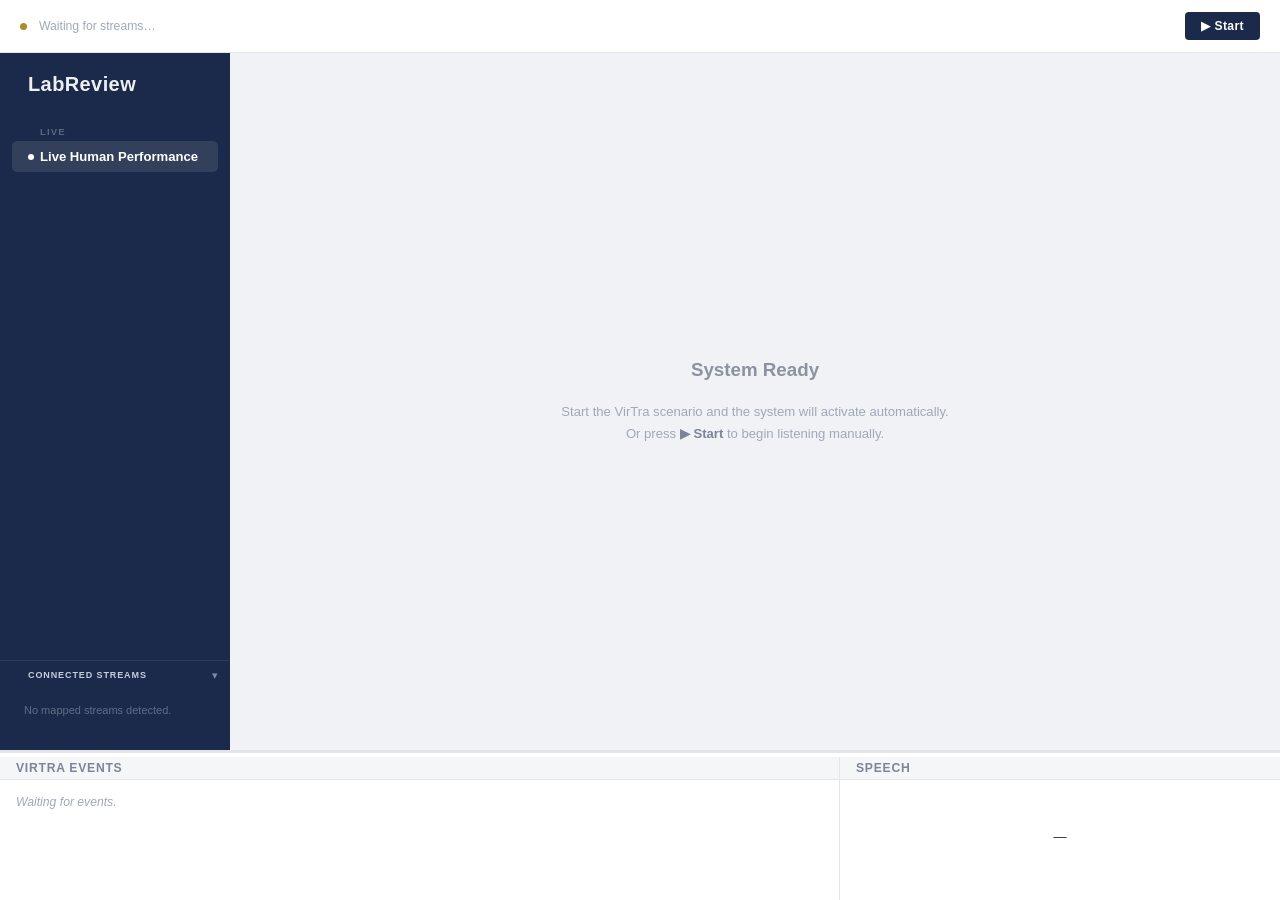
==== frontend/index.html @ a21c26b5 "Add missing refactored backend and frontend files" ====
<!DOCTYPE html>
<html lang="en">

<head>
  <meta charset="UTF-8" />
  <meta name="viewport" content="width=device-width, initial-scale=1.0" />
  <title>LabReview — Human Performance Dashboard</title>
  <meta name="description"
    content="Live session monitoring and replay of physiological and behavioral data for VirTra-based training research." />

  <!-- Design System -->
  <link rel="stylesheet" href="css/variables.css" />
  <link rel="stylesheet" href="css/layout.css" />

  <!-- Page CSS (feature-based) -->
  <link rel="stylesheet" href="css/pages/topbar.css" />
  <link rel="stylesheet" href="css/pages/live-intel.css" />

  <!-- AAR Dashboard -->
  <link rel="stylesheet" href="js/features/aar/aar-dashboard.css" />

  <!-- ES module preloads — shared utilities (imported by app.js) -->
  <link rel="modulepreload" href="js/shared/constants.js" />
  <link rel="modulepreload" href="js/shared/format.js" />
</head>

<body>

  <div id="app">

    <header id="topbar-slot">
      <!-- Populated by TopBarManager when a page activates -->
    </header>

    <div id="middle">

      <!-- Sidebar -->
      <aside id="sidebar">
        <!-- Brand title -->
        <div class="sidebar-brand">LabReview</div>

        <!-- Navigation -->
        <nav class="sidebar-nav">

          <!-- LIVE group -->
          <div class="sidebar-section-label">LIVE</div>

          <div class="nav-item active" data-page="live-intel" id="nav-live-intel">
            <span class="nav-dot"></span>
            <span class="nav-label">Live Human Performance</span>
          </div>

        </nav>

        <!-- Connected Streams accordion — populated by live-intel.js -->
        <div class="sidebar-streams" id="sidebar-streams">

          <button class="sidebar-streams__header" id="sidebar-streams-toggle" aria-expanded="true"
            aria-controls="sidebar-streams-body">
            <span class="sidebar-streams__title">Connected Streams</span>
            <span class="sidebar-streams__chevron" id="sidebar-streams-chevron">▾</span>
          </button>

          <div class="sidebar-streams__body" id="sidebar-streams-body">
            <div class="sidebar-stream-list" id="sidebar-stream-list">
              <span class="sidebar-stream-empty">No streams detected.</span>
            </div>
          </div>

        </div>

      </aside>

      <!-- Main Content -->
      <main id="main-content">

        <div class="page active" id="page-live-intel">
          <!-- Populated by LiveIntelPage -->
        </div>

      </main>
    </div>

    <footer id="event-bar">

      <div id="event-bar-handle" title="Drag to resize"></div>

      <span id="timeline-start" style="display:none">00:00:00</span>
      <span id="timeline-end" style="display:none">00:00:00</span>
      <div id="timeline-track" style="display:none">
        <div class="timeline-rail"></div>
        <div class="timeline-progress" id="timeline-progress"></div>
        <div class="timeline-head" id="timeline-head"></div>
      </div>

      <!-- Two-column event panel -->
      <div id="event-columns">

        <!-- LEFT: VirTra event log -->
        <div id="virtra-panel">
          <div class="panel-header">
            <span class="panel-header-title">VirTra Events</span>
          </div>
          <div id="event-feed">
            <span class="ticker-empty">Waiting for events.</span>
          </div>
        </div>

        <!-- RIGHT: Speech-to-text -->
        <div id="speech-panel">
          <div class="panel-header">
            <span class="panel-header-title">Speech</span>
          </div>
          <div id="speech-box">
            <span id="speech-text" class="speech-utterance">—</span>
            <span id="speech-time" class="speech-ts"></span>
          </div>
        </div>

      </div>
    </footer>

  </div>

  <!-- Scripts: core → pages -->

  <!-- Core infrastructure -->
  <script src="js/core/plugin-registry.js"></script>
  <script src="js/core/event-bus.js"></script>
  <script src="js/core/stream-router.js"></script>
  <script src="js/core/mode-manager.js"></script>
  <script src="js/core/sidebar.js"></script>
  <script src="js/core/timeline.js"></script>
  <script src="js/core/topbar-manager.js"></script>

  <!-- Plugins -->
  <script src="js/plugins/event-ticker.js"></script>

  <!-- AAR Dashboard: router + task-type display modules -->
  <!-- To add a new task type: create task-types/<name>.js and add one line here -->
  <script src="js/features/aar/task-types/general.js"></script>
  <script src="js/features/aar/task-types/gng.js"></script>
  <script src="js/features/aar/task-types/pvt.js"></script>
  <script src="js/features/aar/task-types/discrimination.js"></script>
  <script src="js/features/aar/aar-dashboard.js"></script>

  <!-- Config: stream display registry + drill metric card registry -->
  <script src="js/config/stream_catalog.js"></script>
  <script src="js/config/drill_metrics.js"></script>

  <!-- Shared: metric card renderer -->
  <script src="js/shared/metric-card-renderer.js"></script>

  <!-- Page controllers -->
  <script src="js/pages/live-intel.js"></script>

  <!-- App bootstrap (must be last; type=module defers automatically) -->
  <script type="module" src="js/app.js"></script>

</body>

</html>
---- frontend/css/variables.css ----
:root {
  /* ── Surface / Background ── */
  --bg-root: #F0F2F5;
  --bg-surface: #FFFFFF;
  --bg-panel: #FFFFFF;
  --bg-sidebar: #1B2A4A;
  --bg-topbar: #FFFFFF;
  --bg-input: #F5F6F8;
  --bg-hover: #E8EBF0;
  --bg-timeline: #FFFFFF;

  /* ── Sidebar-specific (dark sidebar, light main) ── */
  --sidebar-text: #C5CDDB;
  --sidebar-text-dim: #7B8AA3;
  --sidebar-hover: rgba(255, 255, 255, 0.06);
  --sidebar-active-bg: rgba(255, 255, 255, 0.10);
  --sidebar-active-text: #FFFFFF;
  --sidebar-divider: rgba(255, 255, 255, 0.08);

  /* ── Borders ── */
  --border-subtle: #E2E5EA;
  --border-medium: #CDD1D9;
  --border-active: #3D6ECC;

  /* ── Text ── */
  --text-primary: #1A2138;
  --text-secondary: #4A5468;
  --text-muted: #7B8499;
  --text-dim: #A0A8B8;

  /* ── Accent Colors ── */
  --accent-blue: #3D6ECC;
  --accent-cyan: #2B9EB3;
  --accent-green: #2D8E54;
  --accent-red: #C94444;
  --accent-orange: #C47A2A;
  --accent-yellow: #A89026;
  --accent-purple: #6B5DB8;
  --accent-teal: #2B8E7E;

  /* ── Chart Trace Colors ── */
  --trace-ecg: #2B8E7E;
  --trace-pupil-l: #2D8E54;
  --trace-pupil-r: #C47A2A;
  --trace-hr: #C94444;
  --trace-gaze: #6B5DB8;
  --trace-accel-x: #3D6ECC;
  --trace-accel-y: #A89026;
  --trace-accel-z: #8B5DB8;
  --trace-resp: #2B9EB3;
  --trace-gsr: #C4942A;

  /* ── Event Colors ── */
  --event-shot: #3D6ECC;
  --event-hit: #2D8E54;
  --event-miss: #C94444;
  --event-actor: #A89026;
  --event-system: #7B8499;

  /* ── Status ── */
  --status-live: #C94444;
  --status-replay: #3D6ECC;
  --status-connected: #2D8E54;
  --status-disconnected: #C94444;

  /* ── Typography ── */
  --font-family: Arial, 'Segoe UI', Tahoma, sans-serif;
  --font-mono: Consolas, Monaco, 'Lucida Console', 'Courier New', monospace;
  --font-size-xs: 0.8125rem;
  /* 13px */
  --font-size-sm: 0.875rem;
  /* 14px */
  --font-size-base: 0.9375rem;
  /* 15px */
  --font-size-md: 1rem;
  /* 16px */
  --font-size-lg: 1.125rem;
  /* 18px */
  --font-size-xl: 1.25rem;
  /* 20px */
  --font-size-2xl: 1.625rem;
  /* 26px */
  --font-size-3xl: 2.5rem;
  /* 40px — gauge big number */

  /* ── Spacing ── */
  --space-xs: 4px;
  --space-sm: 8px;
  --space-md: 12px;
  --space-lg: 16px;
  --space-xl: 20px;
  --space-2xl: 24px;
  --space-3xl: 32px;

  /* ── Layout Dimensions ── */
  --sidebar-width: 230px;
  --topbar-height: 52px;
  --timeline-height: 150px;
  --panel-gap: 12px;
  --panel-radius: 8px;

  /* ── Shadows ── */
  --shadow-panel: 0 1px 3px rgba(0, 0, 0, 0.06), 0 1px 2px rgba(0, 0, 0, 0.04);
  --shadow-popup: 0 4px 16px rgba(0, 0, 0, 0.12);

  /* ── Transitions ── */
  --transition-fast: 120ms ease;
  --transition-normal: 200ms ease;
  --transition-slow: 350ms ease;

  /* ── Chart Grid ── */
  --chart-grid-color: rgba(0, 0, 0, 0.04);
  --chart-axis-color: rgba(0, 0, 0, 0.08);
}
---- frontend/css/layout.css ----
*,
*::before,
*::after {
  box-sizing: border-box;
  margin: 0;
  padding: 0;
}

html,
body {
  height: 100%;
  overflow: hidden;
  background: var(--bg-root);
  color: var(--text-primary);
  font-family: var(--font-family);
  font-size: var(--font-size-base);
  -webkit-font-smoothing: antialiased;
}

/* ── App Shell ── */
#app {
  display: grid;
  /* top bar height is auto — each page renders its own; min matches old height */
  --event-bar-h: 150px;   /* default; overridden by wireEventBarResize via setProperty */
  grid-template-rows: auto 1fr var(--event-bar-h);
  height: 100vh;
  width: 100vw;
}

/* ══════════════════════════════════════════════════════════════
   TOP BAR SLOT — each page injects its own top bar here
   ══════════════════════════════════════════════════════════════ */
#topbar-slot {
  /* height controlled by content — min matches design system token */
  min-height: var(--topbar-height, 52px);
  background: var(--bg-topbar);
  border-bottom: 1px solid var(--border-subtle);
  z-index: 10;
  display: flex;
  flex-direction: column;
  justify-content: center;
}

/* Legacy: keep #topbar rules for backward-compat during transition */
#topbar {
  display: flex;
  align-items: center;
  gap: var(--space-xl);
  padding: 0 var(--space-2xl);
  background: var(--bg-topbar);
  border-bottom: 1px solid var(--border-subtle);
  z-index: 10;
}

/* Session name */
#topbar .session-name {
  font-weight: 600;
  font-size: var(--font-size-md);
  color: var(--text-primary);
  background: none;
  border: 1px solid transparent;
  border-radius: 4px;
  padding: 4px 10px;
  max-width: 220px;
  font-family: var(--font-family);
  transition: border-color var(--transition-fast);
}

#topbar .session-name:hover {
  border-color: var(--border-medium);
}

#topbar .session-name:focus {
  outline: none;
  border-color: var(--accent-blue);
  background: var(--bg-input);
}

.topbar-center {
  display: flex;
  align-items: center;
  gap: var(--space-xl);
  flex: 1;
  justify-content: center;
}

.topbar-right {
  display: flex;
  align-items: center;
  gap: var(--space-sm);
}

.topbar-separator {
  width: 1px;
  height: 24px;
  background: var(--border-subtle);
}

/* ── Mode Toggle ── */
.mode-toggle {
  display: flex;
  border: 1px solid var(--border-medium);
  border-radius: 4px;
  overflow: hidden;
}

.mode-toggle-btn {
  background: none;
  border: none;
  color: var(--text-muted);
  font-family: var(--font-family);
  font-size: var(--font-size-xs);
  font-weight: 600;
  letter-spacing: 0.06em;
  padding: 5px 16px;
  cursor: pointer;
  transition: all var(--transition-fast);
}

.mode-toggle-btn:hover {
  color: var(--text-secondary);
  background: var(--bg-hover);
}

.mode-toggle-btn.active {
  background: var(--accent-blue);
  color: #FFFFFF;
}

.mode-toggle-btn.active.live-active {
  background: var(--status-live);
}

/* ── DB Session Picker ── */
.db-loader {
  display: flex;
  align-items: center;
  gap: var(--space-sm);
}

.db-select {
  font-family: var(--font-family);
  font-size: var(--font-size-xs);
  color: var(--text-primary);
  background: var(--bg-input);
  border: 1px solid var(--border-medium);
  border-radius: 4px;
  padding: 4px 10px;
  width: 240px;
  cursor: pointer;
  transition: border-color var(--transition-fast);
  appearance: none;
  -webkit-appearance: none;
  background-image: url("data:image/svg+xml,%3Csvg xmlns='http://www.w3.org/2000/svg' width='10' height='6' viewBox='0 0 10 6'%3E%3Cpath d='M0 0l5 6 5-6z' fill='%237B8499'/%3E%3C/svg%3E");
  background-repeat: no-repeat;
  background-position: right 10px center;
  padding-right: 28px;
}

.db-select:focus {
  outline: none;
  border-color: var(--accent-blue);
}

.db-select option {
  color: var(--text-primary);
  background: var(--bg-surface);
}

.db-loader.hidden {
  display: none;
}

.db-loader-btn {
  background: var(--accent-blue);
  border: none;
  color: #FFFFFF;
  font-family: var(--font-family);
  font-size: var(--font-size-xs);
  font-weight: 600;
  padding: 5px 14px;
  border-radius: 4px;
  cursor: pointer;
  transition: background var(--transition-fast);
}

.db-loader-btn:hover {
  background: #3461B5;
}

/* ── Loading state ── */
.db-loader.is-loading .db-select,
.db-loader.is-loading .db-loader-btn {
  opacity: 0.5;
  pointer-events: none;
}

.transport-btn:disabled,
.transport-btn[disabled] {
  opacity: 0.4;
  cursor: not-allowed;
}

/* Play button pulses while loading */
#btn-play-pause:disabled {
  animation: btn-pulse 1.2s ease-in-out infinite;
  opacity: 1;
  background: var(--bg-input);
  color: var(--text-muted);
}

@keyframes btn-pulse {
  0%, 100% { opacity: 0.4; }
  50%       { opacity: 1.0; }
}

/* ── Elapsed ── */
.elapsed-label {
  font-size: var(--font-size-xs);
  color: var(--text-muted);
  letter-spacing: 0.06em;
  font-weight: 600;
  margin-right: 6px;
}

.elapsed-value {
  font-family: var(--font-mono);
  font-size: var(--font-size-md);
  color: var(--text-primary);
  font-weight: 500;
}

/* ── Transport Controls ── */
.transport-controls {
  display: flex;
  align-items: center;
  gap: 1px;
  border: 1px solid var(--border-subtle);
  border-radius: 4px;
  overflow: hidden;
}

.transport-btn {
  background: var(--bg-input);
  border: none;
  color: var(--text-muted);
  cursor: pointer;
  padding: 5px 10px;
  font-size: var(--font-size-sm);
  font-family: var(--font-mono);
  line-height: 1;
  transition: color var(--transition-fast), background var(--transition-fast);
}

.transport-btn:hover {
  color: var(--text-primary);
  background: var(--bg-hover);
}

/* Play/Pause — fixed width prevents layout shift when icon swaps ▶ ↔ ❙❙ */
#btn-play-pause {
  min-width: 32px;
  text-align: center;
}

#btn-play-pause:hover {
  background: var(--accent-blue);
  color: #FFFFFF;
}

#btn-play-pause.active {
  color: var(--accent-blue);
}

/* Stop — red tint on hover */
#btn-stop:hover {
  background: #3D1E1E;
  color: #F87171;
}

.transport-controls.hidden {
  display: none;
}

/* ── Connection status ── */
.connection-label {
  font-size: var(--font-size-xs);
  color: var(--text-muted);
  font-weight: 500;
}

.connection-dot {
  width: 8px;
  height: 8px;
  border-radius: 50%;
  background: var(--status-disconnected);
  transition: background var(--transition-normal);
}

.connection-dot.connected {
  background: var(--status-connected);
}

/* ══════════════════════════════════════════════════════════════
   MIDDLE: SIDEBAR + MAIN
   ══════════════════════════════════════════════════════════════ */
#middle {
  display: grid;
  grid-template-columns: var(--sidebar-width) 1fr;
  overflow: hidden;
}

/* ── Sidebar (dark) ── */
#sidebar {
  background: var(--bg-sidebar);
  display: flex;
  flex-direction: column;
  overflow-y: auto;
  padding: var(--space-lg) 0;
}

#sidebar::-webkit-scrollbar {
  width: 3px;
}

#sidebar::-webkit-scrollbar-thumb {
  background: rgba(255, 255, 255, 0.15);
  border-radius: 2px;
}

/* Nav */
.sidebar-nav {
  padding: 0 var(--space-md);
  margin-bottom: var(--space-xl);
}

.nav-item {
  display: flex;
  align-items: center;
  padding: 8px var(--space-lg);
  border-radius: 5px;
  cursor: pointer;
  color: var(--sidebar-text);
  font-size: var(--font-size-sm);
  font-weight: 500;
  transition: background var(--transition-fast), color var(--transition-fast);
  user-select: none;
  margin-bottom: 2px;
}

.nav-item:hover {
  background: var(--sidebar-hover);
  color: var(--sidebar-active-text);
}

.nav-item.active {
  background: var(--sidebar-active-bg);
  color: var(--sidebar-active-text);
  font-weight: 600;
}

/* ── DNLC brand title ── */
.sidebar-brand {
  font-family: var(--font-family);
  font-size: 20px;
  font-weight: 700;
  letter-spacing: 0.02em;
  color: rgba(255, 255, 255, 0.92);
  padding: 4px var(--space-lg) 22px calc(var(--space-lg) + var(--space-md));
  user-select: none;
}

/* ── Bold modifier for core nav items (Overview, Analysis) ── */
.nav-label--bold {
  font-weight: 700;
  font-size: 0.9375rem;
  color: rgba(255, 255, 255, 0.92);
}

/* Stream Groups */
.sidebar-divider {
  height: 1px;
  background: var(--sidebar-divider);
  margin: var(--space-md) var(--space-md);
}

.stream-group {
  padding: 0 var(--space-md);
  margin-bottom: var(--space-md);
}

.stream-group-title {
  font-size: var(--font-size-xs);
  font-weight: 600;
  color: var(--sidebar-text-dim);
  text-transform: uppercase;
  letter-spacing: 0.06em;
  margin-bottom: 2px;
}

.stream-group-subtitle {
  font-size: var(--font-size-xs);
  color: var(--sidebar-text-dim);
  margin-bottom: var(--space-sm);
  opacity: 0.7;
}

.stream-item {
  display: flex;
  align-items: center;
  gap: var(--space-sm);
  padding: 4px var(--space-sm);
  border-radius: 4px;
  cursor: pointer;
  transition: background var(--transition-fast);
}

.stream-item:hover {
  background: var(--sidebar-hover);
}

.stream-dot {
  width: 7px;
  height: 7px;
  border-radius: 50%;
  flex-shrink: 0;
}

.stream-label {
  flex: 1;
  font-size: var(--font-size-xs);
  color: var(--sidebar-text);
}

.stream-toggle {
  color: var(--sidebar-text-dim);
  cursor: pointer;
  font-size: var(--font-size-xs);
  opacity: 0.4;
  transition: opacity var(--transition-fast);
}

.stream-item:hover .stream-toggle {
  opacity: 1;
}

/* ══════════════════════════════════════════════════════════════
   SIDEBAR — Connected Streams accordion (Live Intel)
   Populated by live-intel.js from the LSL stream catalog.
   ══════════════════════════════════════════════════════════════ */

.sidebar-streams {
  margin-top: auto;                  /* push to bottom of sidebar */
  border-top: 1px solid var(--sidebar-divider);
  flex-shrink: 0;
}

.sidebar-streams__header {
  display: flex;
  align-items: center;
  justify-content: space-between;
  width: 100%;
  background: none;
  border: none;
  padding: var(--space-sm) var(--space-md) var(--space-sm) calc(var(--space-lg) + var(--space-md));
  cursor: pointer;
  gap: var(--space-sm);
  transition: background var(--transition-fast);
}

.sidebar-streams__header:hover {
  background: var(--sidebar-hover);
}

.sidebar-streams__title {
  font-size: 9px;
  font-weight: 700;
  letter-spacing: 0.1em;
  text-transform: uppercase;
  color: var(--sidebar-text);      /* same weight as nav labels — was sidebar-text-dim */
  white-space: nowrap;
  font-family: var(--font-family);
}

.sidebar-streams__chevron {
  font-size: 11px;
  color: var(--sidebar-text-dim);
  transition: transform var(--transition-fast);
  flex-shrink: 0;
}

.sidebar-streams__body {
  padding: var(--space-xs) 0 var(--space-sm);
  max-height: 220px;
  overflow-y: auto;
  transition: max-height var(--transition-normal);
}

.sidebar-streams__body::-webkit-scrollbar { width: 3px; }
.sidebar-streams__body::-webkit-scrollbar-thumb {
  background: rgba(255, 255, 255, 0.08);
  border-radius: 2px;
}

.sidebar-stream-list {
  display: flex;
  flex-direction: column;
  gap: 1px;
  padding: 0 var(--space-sm);
}

.sidebar-stream-row {
  display: flex;
  align-items: center;
  gap: var(--space-sm);
  padding: 5px var(--space-sm);
  border-radius: 4px;
  transition: background var(--transition-fast);
}

.sidebar-stream-row:hover {
  background: var(--sidebar-hover);
}

.sidebar-stream-dot {
  width: 6px;
  height: 6px;
  border-radius: 50%;
  flex-shrink: 0;
}

.sidebar-stream-dot--connected    { background: #34D399; }   /* emerald-400 */
.sidebar-stream-dot--waiting      { background: #FBBF24; animation: li-dot-pulse 1.4s ease-in-out infinite; }
.sidebar-stream-dot--disconnected { background: #F87171; }

.sidebar-stream-icon {
  font-size: 11px;
  flex-shrink: 0;
  opacity: 0.6;
}

.sidebar-stream-label {
  font-size: 11px;
  color: var(--sidebar-text);
  white-space: nowrap;
  overflow: hidden;
  text-overflow: ellipsis;
}

.sidebar-stream-empty {
  font-size: 11px;
  color: var(--sidebar-text-dim);
  padding: var(--space-sm) var(--space-lg);
  line-height: 1.5;
  opacity: 0.7;
}


#main-content {
  overflow-y: auto;
  padding: var(--space-lg);
  background: var(--bg-root);
}

#main-content::-webkit-scrollbar {
  width: 6px;
}

#main-content::-webkit-scrollbar-thumb {
  background: var(--border-medium);
  border-radius: 3px;
}

.page {
  display: none;
  height: 100%;
}

.page.active {
  display: flex;
  flex-direction: column;
  height: 100%;
}

.chart-grid {
  display: grid;
  grid-template-columns: repeat(2, 1fr);
  gap: var(--panel-gap);
}

/* ══════════════════════════════════════════════════════════════
   EVENT BAR (bottom panel)
   ══════════════════════════════════════════════════════════════ */
#event-bar {
  display: flex;
  flex-direction: column;
  background: var(--bg-topbar);
  border-top: 1px solid var(--border-subtle);
  overflow: hidden;
  /* Height is set via inline style by the resize JS (default 180px) */
}

/* ── Drag-resize handle ── */
#event-bar-handle {
  height: 6px;
  flex-shrink: 0;
  cursor: ns-resize;
  background: transparent;
  border-top: 2px solid var(--border-subtle);
  transition: border-color var(--transition-fast), background var(--transition-fast);
}

#event-bar-handle:hover,
#event-bar-handle.dragging {
  border-top-color: var(--accent-blue);
  background: rgba(61, 110, 204, 0.06);
}

/* ── Two-column event area ── */
#event-columns {
  display: grid;
  grid-template-columns: 1fr 440px;
  flex: 1;
  overflow: hidden;
}

/* ── Panel shared header ── */
.panel-header {
  display: flex;
  align-items: center;
  gap: 6px;
  padding: 4px var(--space-lg);
  border-bottom: 1px solid var(--border-subtle);
  background: var(--bg-input);
  flex-shrink: 0;
}

.panel-header-icon {
  font-size: 11px;
  line-height: 1;
}

.panel-header-title {
  font-size: var(--font-size-xs);
  font-weight: 600;
  color: var(--text-muted);
  text-transform: uppercase;
  letter-spacing: 0.06em;
}

/* ── VirTra panel ── */
#virtra-panel {
  display: flex;
  flex-direction: column;
  border-right: 1px solid var(--border-subtle);
  overflow: hidden;
}

#event-feed {
  flex: 1;
  overflow-y: auto;
  padding: 3px 0;
}

#event-feed::-webkit-scrollbar        { width: 4px; }
#event-feed::-webkit-scrollbar-thumb  { background: var(--border-medium); border-radius: 2px; }

.ticker-empty {
  display: block;
  padding: 12px var(--space-lg);
  font-size: var(--font-size-xs);
  color: var(--text-dim);
  font-style: italic;
}

/* ── Event row ── */
.ticker-row {
  display: flex;
  align-items: center;
  gap: 8px;
  padding: 3px var(--space-lg);
  font-size: var(--font-size-xs);
  border-left: 2px solid transparent;
  transition: background var(--transition-fast), opacity var(--transition-fast);
  cursor: default;
  white-space: nowrap;
  overflow: hidden;
}

.ticker-row:hover {
  background: var(--bg-hover);
}

/* Past events: dimmed */
.ticker-row.ticker-past {
  opacity: 0.35;
}

/* Currently active event: highlighted */
.ticker-row.ticker-active {
  background: rgba(61, 110, 204, 0.08);
  border-left-color: var(--accent-blue);
  opacity: 1;
}

/* Future events: normal */
.ticker-row.ticker-future {
  opacity: 0.7;
}

.ticker-icon {
  font-size: 11px;
  flex-shrink: 0;
  width: 14px;
  text-align: center;
}

.ticker-time {
  font-family: var(--font-mono);
  font-size: 11px;
  color: var(--text-muted);
  flex-shrink: 0;
  min-width: 56px;
}

.ticker-type {
  font-size: 11px;
  font-weight: 600;
  flex-shrink: 0;
  min-width: 90px;
}

.ticker-desc {
  font-size: 11px;
  color: var(--text-secondary);
  overflow: hidden;
  text-overflow: ellipsis;
}

/* ── Speech panel ── */
#speech-panel {
  display: flex;
  flex-direction: column;
  overflow: hidden;
}

#speech-box {
  flex: 1;
  display: flex;
  flex-direction: column;
  align-items: center;
  justify-content: center;
  padding: var(--space-md) var(--space-lg);
  gap: 6px;
  text-align: center;
}

.speech-utterance {
  font-size: var(--font-size-sm);
  color: var(--text-primary);
  font-weight: 500;
  font-style: italic;
  line-height: 1.5;
  word-break: break-word;
}

.speech-ts {
  font-family: var(--font-mono);
  font-size: 11px;
  color: var(--text-dim);
}


.timeline-time {
  font-family: var(--font-mono);
  font-size: var(--font-size-xs);
  color: var(--text-muted);
  min-width: 60px;
}

.timeline-time.end {
  text-align: right;
}

.timeline-track {
  flex: 1;
  height: 32px;
  position: relative;
  cursor: pointer;
}

.timeline-rail {
  position: absolute;
  top: 50%;
  left: 0;
  right: 0;
  height: 4px;
  background: var(--border-subtle);
  border-radius: 2px;
  transform: translateY(-50%);
}

.timeline-progress {
  position: absolute;
  top: 50%;
  left: 0;
  height: 4px;
  background: var(--accent-blue);
  border-radius: 2px;
  transform: translateY(-50%);
  width: 0%;
  transition: width 0.1s linear;
}

.timeline-head {
  position: absolute;
  top: 50%;
  width: 12px;
  height: 12px;
  background: var(--accent-blue);
  border: 2px solid #FFFFFF;
  border-radius: 50%;
  transform: translate(-50%, -50%);
  left: 0%;
  box-shadow: 0 1px 4px rgba(0, 0, 0, 0.15);
  z-index: 2;
  transition: left 0.1s linear;
}

.timeline-head:hover {
  transform: translate(-50%, -50%) scale(1.2);
}

.timeline-event-marker {
  position: absolute;
  top: 50%;
  width: 5px;
  height: 5px;
  border-radius: 50%;
  transform: translate(-50%, -50%);
  z-index: 1;
  opacity: 0.7;
}

/* ══════════════════════════════════════════════════════════════
   SIDEBAR — section labels & nav dots (new grouped nav)
   ══════════════════════════════════════════════════════════════ */

/* Section group headers: "LIVE" / "POST-SESSION" */
.sidebar-section-label {
  font-size: 9.5px;
  font-weight: 700;
  letter-spacing: 0.12em;
  text-transform: uppercase;
  color: rgba(255, 255, 255, 0.28);
  padding: 8px var(--space-lg) 4px calc(var(--space-lg) + var(--space-md));
  user-select: none;
  pointer-events: none;
}

/* Small colored accent dots before nav labels */
.nav-dot {
  width: 6px;
  height: 6px;
  border-radius: 50%;
  flex-shrink: 0;
  margin-right: 6px;
  opacity: 0.55;
  background: rgba(255, 255, 255, 0.45);
  transition: background var(--transition-fast), opacity var(--transition-fast);
}

.nav-item.active .nav-dot {
  opacity: 1;
  background: #ffffff;
}

/* ══════════════════════════════════════════════════════════════
   STATUS DOTS — connection / stream state indicators
   ══════════════════════════════════════════════════════════════ */

.status-dot {
  display: inline-block;
  width: 8px;
  height: 8px;
  border-radius: 50%;
  flex-shrink: 0;
  transition: background var(--transition-normal);
}

.status-dot.connecting {
  background: #F59E0B;
  animation: status-pulse 1.5s ease-in-out infinite;
}

.status-dot.detected {
  background: #3B82F6;
}

.status-dot.live {
  background: #10B981;
  animation: status-pulse 0.9s ease-in-out infinite;
}

.status-dot.disconnected {
  background: var(--status-disconnected, #4B5563);
}

@keyframes status-pulse {
  0%, 100% { opacity: 1;   transform: scale(1);    }
  50%       { opacity: 0.4; transform: scale(0.85); }
}

/* ══════════════════════════════════════════════════════════════
   EVENT BAR — visibility control
   ══════════════════════════════════════════════════════════════ */

/* Pages that don't use the event bar add this class to #app */
.event-bar-hidden #event-bar {
  display: none;
}

/* ── Utility ── */
.hidden {
  display: none !important;
}
---- frontend/css/pages/topbar.css ----
/**
 * css/pages/topbar.css — Shared top-bar component styles.
 *
 * Used by all four page controllers.
 * Covers: .topbar, .topbar-section, .topbar-sep, buttons, inputs,
 *         transport controls, select, meta chips.
 */

/* ══════════════════════════════════════════════════════════════
   SHARED TOPBAR LAYOUT (all pages)
   ══════════════════════════════════════════════════════════════ */

/**
 * Each page renders a .topbar div into #topbar-slot.
 * Sections are flex items separated by .topbar-sep dividers.
 */
.topbar {
  display: flex;
  align-items: center;
  height: var(--topbar-height, 52px);
  padding: 0 var(--space-xl);
  gap: var(--space-md);
  background: var(--bg-topbar);
  width: 100%;
}

.topbar-section {
  display: flex;
  align-items: center;
  gap: var(--space-md);
}

.topbar-section--grow {
  flex: 1;
}

.topbar-section--right {
  margin-left: auto;
}

/* Thin vertical separator between sections */
.topbar-sep {
  width: 1px;
  height: 22px;
  background: var(--border-subtle);
  flex-shrink: 0;
}

/* Status label text next to the status dot */
.topbar-status-label {
  font-size: var(--font-size-xs);
  font-weight: 600;
  letter-spacing: 0.05em;
  color: var(--text-muted);
}

.topbar-status-label.live       { color: #10B981; }
.topbar-status-label.detected   { color: #3B82F6; }
.topbar-status-label.connecting { color: #F59E0B; }

/* Page title chip */
.topbar-page-title {
  font-size: var(--font-size-xs);
  font-weight: 700;
  letter-spacing: 0.09em;
  text-transform: uppercase;
  color: var(--text-muted);
  opacity: 0.6;
}

/* Elapsed clock */
.topbar-elapsed {
  display: flex;
  align-items: baseline;
  gap: 5px;
}

.topbar-elapsed-label {
  font-size: var(--font-size-xs);
  font-weight: 600;
  letter-spacing: 0.06em;
  color: var(--text-muted);
}

.topbar-elapsed-value {
  font-family: var(--font-mono);
  font-size: var(--font-size-md);
  font-weight: 500;
  color: var(--text-primary);
  min-width: 72px;
}

/* Generic topbar input */
.topbar-input {
  font-family: var(--font-family);
  font-size: var(--font-size-sm);
  color: var(--text-primary);
  background: var(--bg-input);
  border: 1px solid var(--border-medium);
  border-radius: 4px;
  padding: 4px 10px;
  transition: border-color var(--transition-fast);
}

.topbar-input:focus {
  outline: none;
  border-color: var(--accent-blue);
}

.topbar-input::placeholder {
  color: var(--text-dim);
}

/* Topbar icon button */
.topbar-icon-btn {
  display: inline-flex;
  align-items: center;
  gap: 5px;
  background: var(--bg-input);
  border: 1px solid var(--border-subtle);
  border-radius: 4px;
  color: var(--text-muted);
  font-size: var(--font-size-xs);
  font-weight: 600;
  font-family: var(--font-family);
  padding: 5px 10px;
  cursor: pointer;
  transition: background var(--transition-fast), color var(--transition-fast),
    border-color var(--transition-fast);
  white-space: nowrap;
}

.topbar-icon-btn:hover {
  background: var(--bg-hover);
  color: var(--text-secondary);
  border-color: var(--border-medium);
}

.topbar-icon-btn.active {
  background: rgba(61, 110, 204, 0.15);
  border-color: var(--accent-blue);
  color: var(--accent-blue);
}

/* Primary action button (e.g. Start) — solid uniform dark blue matching sidebar */
.topbar-btn-primary {
  display: inline-flex;
  align-items: center;
  gap: 6px;
  background: var(--bg-sidebar);        /* #1B2A4A — exact same dark blue as sidebar */
  border: none;
  border-radius: 4px;
  color: #FFFFFF;
  font-family: var(--font-family);
  font-size: var(--font-size-xs);
  font-weight: 600;
  letter-spacing: 0.03em;
  padding: 7px 16px;
  cursor: pointer;
  transition: background var(--transition-fast), box-shadow var(--transition-fast);
}

.topbar-btn-primary:hover {
  background: #273A63;                   /* smooth, uniform dark blue hover */
  color: #FFFFFF;
}

.topbar-btn-primary:active {
  background: #142038;
}


/* Stop button (secondary/muted) */
.topbar-btn-stop {
  display: inline-flex;
  align-items: center;
  gap: 5px;
  background: transparent;
  border: 1px solid var(--border-medium);
  border-radius: 4px;
  color: var(--text-muted);
  font-family: var(--font-family);
  font-size: var(--font-size-xs);
  font-weight: 600;
  letter-spacing: 0.04em;
  padding: 6px 14px;
  cursor: pointer;
  transition: border-color var(--transition-fast), color var(--transition-fast), background var(--transition-fast);
}

.topbar-btn-stop:hover {
  border-color: var(--text-muted);
  color: var(--text-primary);
  background: var(--bg-hover);
}

/* Transport controls (used in Replay Sessions top bar) */
.topbar-transport {
  display: flex;
  align-items: center;
  gap: 1px;
  border: 1px solid var(--border-subtle);
  border-radius: 4px;
  overflow: hidden;
}

.topbar-transport-btn {
  background: var(--bg-input);
  border: none;
  color: var(--text-muted);
  cursor: pointer;
  padding: 5px 10px;
  font-size: var(--font-size-sm);
  font-family: var(--font-mono);
  line-height: 1;
  transition: color var(--transition-fast), background var(--transition-fast);
}

.topbar-transport-btn:hover {
  color: var(--text-primary);
  background: var(--bg-hover);
}

.topbar-transport-btn.play-pause {
  min-width: 32px;
  text-align: center;
}

.topbar-transport-btn.play-pause:hover {
  background: var(--accent-blue);
  color: #fff;
}

.topbar-transport-btn.stop-btn:hover {
  background: #3D1E1E;
  color: #F87171;
}

.topbar-transport-btn:disabled {
  opacity: 0.4;
  cursor: not-allowed;
}

/* Topbar select dropdown */
.topbar-select {
  font-family: var(--font-family);
  font-size: var(--font-size-xs);
  color: var(--text-primary);
  background: var(--bg-input);
  border: 1px solid var(--border-medium);
  border-radius: 4px;
  padding: 4px 28px 4px 10px;
  cursor: pointer;
  transition: border-color var(--transition-fast);
  appearance: none;
  -webkit-appearance: none;
  background-image: url("data:image/svg+xml,%3Csvg xmlns='http://www.w3.org/2000/svg' width='10' height='6' viewBox='0 0 10 6'%3E%3Cpath d='M0 0l5 6 5-6z' fill='%237B8499'/%3E%3C/svg%3E");
  background-repeat: no-repeat;
  background-position: right 10px center;
  max-width: 260px;
}

.topbar-select:focus {
  outline: none;
  border-color: var(--accent-blue);
}

.topbar-select option {
  background: var(--bg-surface);
  color: var(--text-primary);
}

/* SessionInfo context chips (participant / session name) */
.topbar-meta-chip {
  display: inline-flex;
  align-items: center;
  gap: 4px;
  background: var(--bg-input);
  border: 1px solid var(--border-subtle);
  border-radius: 100px;
  padding: 3px 10px;
  font-size: 11px;
  color: var(--text-secondary);
  white-space: nowrap;
  max-width: 180px;
  overflow: hidden;
  text-overflow: ellipsis;
}

.topbar-meta-chip-icon {
  flex-shrink: 0;
  font-size: 10px;
}

/* Session time display in topbar (Replay) */
.topbar-session-time {
  display: flex;
  flex-direction: column;
  gap: 1px;
  line-height: 1;
}

.topbar-session-time-label {
  font-size: 9px;
  font-weight: 700;
  letter-spacing: 0.08em;
  text-transform: uppercase;
  color: var(--text-dim);
}

.topbar-session-time-value {
  font-family: var(--font-mono);
  font-size: var(--font-size-sm);
  color: var(--text-secondary);
}

/* Spinner number input (Workspace BL/AN windows) */
.topbar-spinner {
  display: inline-flex;
  align-items: center;
  gap: 4px;
  font-size: var(--font-size-xs);
  color: var(--text-muted);
}

.topbar-spinner-label {
  font-weight: 600;
  letter-spacing: 0.03em;
}

.topbar-spinner input[type="number"] {
  width: 52px;
  background: var(--bg-input);
  border: 1px solid var(--border-medium);
  border-radius: 4px;
  color: var(--text-primary);
  font-family: var(--font-mono);
  font-size: var(--font-size-xs);
  padding: 4px 6px;
  text-align: center;
  transition: border-color var(--transition-fast);
  -moz-appearance: textfield;
}

.topbar-spinner input[type="number"]::-webkit-inner-spin-button,
.topbar-spinner input[type="number"]::-webkit-outer-spin-button {
  -webkit-appearance: none;
}

.topbar-spinner input[type="number"]:focus {
  outline: none;
  border-color: var(--accent-blue);
}

/* Auto-stop spinner (Live Intel) */
.topbar-autostop {
  display: inline-flex;
  align-items: center;
  gap: 4px;
  font-size: var(--font-size-xs);
  color: var(--text-muted);
  background: var(--bg-input);
  border: 1px solid var(--border-subtle);
  border-radius: 4px;
  padding: 3px 8px;
}

.topbar-autostop label {
  font-size: 10px;
  font-weight: 600;
  letter-spacing: 0.04em;
  text-transform: uppercase;
  color: var(--text-dim);
  white-space: nowrap;
}

.topbar-autostop input[type="number"] {
  width: 36px;
  background: none;
  border: none;
  color: var(--text-secondary);
  font-family: var(--font-mono);
  font-size: var(--font-size-xs);
  text-align: center;
  padding: 0;
  -moz-appearance: textfield;
}

.topbar-autostop input[type="number"]:focus {
  outline: none;
}

.topbar-autostop input[type="number"]::-webkit-inner-spin-button,
.topbar-autostop input[type="number"]::-webkit-outer-spin-button {
  -webkit-appearance: none;
}

/* ══════════════════════════════════════════════════════════════
   SHARED PAGE UTILITIES
   ══════════════════════════════════════════════════════════════ */

/* Generic page loading / error state */
.page-loading {
  display: flex;
  flex-direction: column;
  align-items: center;
  justify-content: center;
  height: 100%;
  gap: var(--space-lg);
  color: var(--text-muted);
  font-size: var(--font-size-sm);
}

.page-loading-spinner {
  width: 28px;
  height: 28px;
  border: 3px solid var(--border-subtle);
  border-top-color: var(--accent-blue);
  border-radius: 50%;
  animation: page-spin 0.9s linear infinite;
}

@keyframes page-spin {
  to { transform: rotate(360deg); }
}

/* Breadcrumb-style context label */
.page-context-label {
  font-size: 10px;
  font-weight: 600;
  letter-spacing: 0.08em;
  text-transform: uppercase;
  color: var(--text-dim);
  user-select: none;
}
---- frontend/css/pages/live-intel.css ----
/**
 * css/pages/live-intel.css — Live Human Performance page styles.
 *
 * Layout states:  IDLE | CAPTURING | RESULTS
 * Sections:       Shell, Stream panel, Ribbon, Metric cards,
 *                 Save panel, Results banner.
 * Legacy BehDisc / AAR chart styles preserved below.
 */

/* ══════════════════════════════════════════════════════════════
   PAGE TYPOGRAPHY SCOPE
   ══════════════════════════════════════════════════════════════ */

/* (kept from original — Inter for this page) */

/* ══════════════════════════════════════════════════════════════
   SHELL — two-column: stream panel (left) + main area (right)
   ══════════════════════════════════════════════════════════════ */

/* Zero out the global #main-content padding for this page — live-intel
   manages its own internal spacing via li-section padding. */
#page-live-intel {
  padding: 0;
}

.li-shell {
  display: flex;
  flex: 1;
  width: 100%;
  height: 100%;
  overflow: hidden;
  background: var(--bg-root);
}

/* ── Stream status panel ─────────────────────────────────────── */

.li-stream-panel {
  width: 220px;
  min-width: 220px;
  background: var(--bg-surface);
  border-right: 1px solid var(--border-subtle);
  display: flex;
  flex-direction: column;
  transition: width var(--transition-normal), min-width var(--transition-normal);
  overflow: hidden;
  flex-shrink: 0;
}

.li-stream-panel--collapsed {
  width: 36px;
  min-width: 36px;
}

.li-stream-panel__header {
  display: flex;
  align-items: center;
  justify-content: space-between;
  padding: var(--space-md) var(--space-md) var(--space-md) var(--space-lg);
  border-bottom: 1px solid var(--border-subtle);
  flex-shrink: 0;
  cursor: pointer;
  user-select: none;
}

.li-stream-panel__title {
  font-size: 10px;
  font-weight: 700;
  letter-spacing: 0.08em;
  text-transform: uppercase;
  color: var(--text-muted);
  white-space: nowrap;
}

.li-stream-panel__toggle {
  background: none;
  border: none;
  color: var(--text-dim);
  font-size: 16px;
  line-height: 1;
  cursor: pointer;
  padding: 0 2px;
  flex-shrink: 0;
  transition: color var(--transition-fast);
}

.li-stream-panel__toggle:hover {
  color: var(--text-muted);
}

.li-stream-panel__body {
  flex: 1;
  overflow-y: auto;
  padding: var(--space-sm) 0;
}

.li-stream-panel__body::-webkit-scrollbar { width: 4px; }
.li-stream-panel__body::-webkit-scrollbar-thumb {
  background: var(--border-subtle);
  border-radius: 2px;
}

.li-stream-list {
  display: flex;
  flex-direction: column;
  gap: 2px;
  padding: 0 var(--space-sm);
}

.li-stream-row {
  display: flex;
  align-items: center;
  gap: var(--space-sm);
  padding: var(--space-sm) var(--space-sm);
  border-radius: 5px;
  transition: background var(--transition-fast);
}

.li-stream-row:hover { background: var(--bg-hover); }

.li-stream-dot {
  width: 7px;
  height: 7px;
  border-radius: 50%;
  flex-shrink: 0;
}

.li-stream-dot--connected    { background: var(--status-connected); }
.li-stream-dot--waiting      { background: var(--accent-yellow); }
.li-stream-dot--disconnected { background: var(--status-disconnected); }

.li-stream-icon {
  font-size: 12px;
  flex-shrink: 0;
  opacity: 0.7;
}

.li-stream-label {
  font-size: var(--font-size-xs);
  color: var(--text-secondary);
  white-space: nowrap;
  overflow: hidden;
  text-overflow: ellipsis;
}

.li-stream-empty {
  font-size: var(--font-size-xs);
  color: var(--text-dim);
  padding: var(--space-md) var(--space-md);
  line-height: 1.5;
}

/* ── Topbar connection status ────────────────────────────────── */

.li-status-dot {
  display: inline-block;
  width: 7px;
  height: 7px;
  border-radius: 50%;
  flex-shrink: 0;
  transition: background var(--transition-normal);
}

.li-status-dot--connected { background: var(--status-connected); }
.li-status-dot--waiting   {
  background: var(--accent-yellow);
  animation: li-dot-pulse 1.4s ease-in-out infinite;
}

@keyframes li-dot-pulse {
  0%, 100% { opacity: 1; }
  50%       { opacity: 0.35; }
}

.li-status-label {
  font-size: var(--font-size-xs);
  font-weight: 500;
  color: var(--text-dim);
  transition: color var(--transition-normal);
}

.li-status-label--connected { color: var(--status-connected); }

/* ── Main content area ───────────────────────────────────────── */

.li-main {
  flex: 1;
  display: flex;
  flex-direction: column;
  overflow: hidden;
  min-width: 0;
}

/* ══════════════════════════════════════════════════════════════
   IDLE STATE
   ══════════════════════════════════════════════════════════════ */

.li-idle {
  flex: 1;
  display: flex;
  flex-direction: column;
  align-items: center;
  justify-content: center;
  gap: var(--space-xl);
  padding: var(--space-3xl);
  text-align: center;
  user-select: none;
}

.li-idle__icon {
  font-size: 56px;
  opacity: 0.12;
  line-height: 1;
}

.li-idle__heading {
  font-size: var(--font-size-xl);
  font-weight: 600;
  color: var(--text-secondary);
  opacity: 0.6;
  margin: 0;
}

.li-idle__sub {
  font-size: var(--font-size-sm);
  color: var(--text-dim);
  max-width: 400px;
  line-height: 1.65;
  margin: 0;
}

.li-idle__sub strong {
  color: var(--text-muted);
  font-weight: 600;
}

/* ══════════════════════════════════════════════════════════════
   SESSION VIEW — CAPTURING + RESULTS
   ══════════════════════════════════════════════════════════════ */

.li-session-view {
  flex: 1;
  display: flex;
  flex-direction: column;
  overflow-y: auto;
  min-height: 0;
}

.li-session-view::-webkit-scrollbar { width: 6px; }
.li-session-view::-webkit-scrollbar-thumb {
  background: var(--border-medium);
  border-radius: 3px;
}

/* ── Session ribbon ──────────────────────────────────────────── */

.li-ribbon {
  display: flex;
  align-items: center;
  justify-content: space-between;
  padding: var(--space-sm) var(--space-xl);
  border-bottom: 1px solid var(--border-subtle);
  flex-shrink: 0;
  transition: background var(--transition-normal);
}

.li-ribbon--live {
  background: rgba(201, 68, 68, 0.04);
  border-bottom-color: rgba(201, 68, 68, 0.15);
}

.li-ribbon--frozen {
  background: transparent;   /* neutral — no green tint */
  border-bottom-color: var(--border-subtle);
}

.li-ribbon__left,
.li-ribbon__right {
  display: flex;
  align-items: center;
  gap: var(--space-sm);
  min-width: 140px;
}

.li-ribbon__right {
  justify-content: flex-end;
}

.li-ribbon__center {
  display: flex;
  align-items: baseline;
  gap: 6px;
}

.li-ribbon__live-dot {
  display: inline-block;
  width: 8px;
  height: 8px;
  border-radius: 50%;
  flex-shrink: 0;
}

.li-ribbon__live-dot--pulsing {
  background: var(--accent-red);
  animation: li-live-pulse 1.2s ease-in-out infinite;
}

@keyframes li-live-pulse {
  0%, 100% { opacity: 1; box-shadow: 0 0 0 0 rgba(201, 68, 68, 0.35); }
  50%       { opacity: 0.8; box-shadow: 0 0 0 5px rgba(201, 68, 68, 0); }
}

.li-ribbon__live-dot--stopped {
  background: var(--status-connected);
}

.li-ribbon__live-label {
  font-size: 10px;
  font-weight: 800;
  letter-spacing: 0.12em;
  color: var(--accent-red);
}

.li-ribbon--frozen .li-ribbon__live-label {
  color: var(--status-connected);
}

.li-ribbon__drill-badge {
  background: rgba(61, 110, 204, 0.1);
  border: 1px solid rgba(61, 110, 204, 0.2);
  border-radius: 100px;
  padding: 2px 10px;
  font-size: 10px;
  font-weight: 600;
  letter-spacing: 0.04em;
  color: var(--accent-blue);
  text-transform: capitalize;
}

.li-ribbon__elapsed-label {
  font-size: 13px;
  font-weight: 700;
  letter-spacing: 0.08em;
  text-transform: uppercase;
  color: var(--text-muted);
}

.li-ribbon__elapsed-value {
  font-family: var(--font-mono);
  font-size: 1.15rem;
  font-weight: 700;
  letter-spacing: 0.06em;
  color: var(--text-primary);
  min-width: 80px;
  text-align: center;
  font-variant-numeric: tabular-nums;
}

.li-ribbon__stop {
  /* inherits .topbar-btn-stop */
}

/* ── Metric sections ─────────────────────────────────────────── */

.li-section {
  padding: var(--space-xl) var(--space-2xl) var(--space-lg);
  border-bottom: 1px solid var(--border-medium);
}

.li-section--physio {
  border-bottom: none;
  border-top: 1px solid var(--border-medium);
  padding-top: var(--space-xl);
  padding-bottom: var(--space-xl);
  margin-top: 0;
}

.li-section__header {
  display: flex;
  align-items: baseline;
  gap: var(--space-md);
  margin-bottom: var(--space-lg);
}

.li-section__title {
  font-size: 11.5px;
  font-weight: 700;
  letter-spacing: 0.09em;
  text-transform: uppercase;
  color: var(--text-secondary);
  padding-bottom: 6px;
  border-bottom: 1px solid var(--border-medium);
  display: block;
  width: 100%;
}

.li-section__subtitle {
  font-size: var(--font-size-xs);
  color: var(--text-dim);
  font-weight: 400;
  text-transform: capitalize;
}

/* ── Metric card grid — fills full available width ──────────── */

.li-metric-grid {
  display: grid;
  grid-template-columns: repeat(auto-fill, minmax(200px, 1fr));
  gap: var(--space-md);
  align-items: start;
  width: 100%;
}

/* Behavioral grid hosts the AAR panel (aar-panel), which is a full-width
   flex column that manages its own internal aar-grid layouts.
   We use block display here so the panel stretches across the full row
   rather than being squeezed into a single auto-fill cell. */
.li-metric-grid--behavioral {
  display: block;
}

/* ══════════════════════════════════════════════════════════════
   METRIC CARDS
   ══════════════════════════════════════════════════════════════ */

.metric-card {
  display: flex;
  flex-direction: column;
  gap: 3px;
  background: var(--bg-surface);
  border: 1px solid var(--border-subtle);
  border-radius: 8px;
  padding: var(--space-md) var(--space-lg);
  box-shadow: var(--shadow-panel);
  position: relative;
  overflow: hidden;
  transition: box-shadow var(--transition-fast), border-color var(--transition-fast);
}

/* Size variants — grid-column span hints */
.metric-card--lg { grid-column: span 2; }
.metric-card--md { }
.metric-card--sm { }

/* Physiological cards — teal left border accent */
.metric-card--physio {
  border-left: 3px solid var(--accent-teal);
}

/* Frozen state (RESULTS — no more updates) */
.metric-card--frozen {
  opacity: 0.92;
}

.metric-card--frozen .metric-card__final-badge {
  display: block;
}

/* Card label */
.metric-card__label {
  font-size: 10px;
  font-weight: 700;
  letter-spacing: 0.07em;
  text-transform: uppercase;
  color: var(--text-muted);
  white-space: nowrap;
}

/* Card value — the big number */
.metric-card__value {
  font-family: var(--font-mono);
  font-size: var(--font-size-xl);    /* 20px — down from 26px (2xl) */
  font-weight: 600;
  color: var(--text-primary);
  line-height: 1.1;
}

.metric-card--sm .metric-card__value {
  font-size: var(--font-size-lg);    /* 18px */
}

/* Unit label */
.metric-card__unit {
  font-size: var(--font-size-xs);
  color: var(--text-dim);
  font-weight: 500;
}

/* FINAL badge — only visible in frozen state */
.metric-card__final-badge {
  display: none;
  position: absolute;
  top: 5px;
  right: 8px;
  font-size: 8px;
  font-weight: 800;
  letter-spacing: 0.1em;
  color: var(--status-connected);
  opacity: 0.6;
}

/* Flash animation on value update */
@keyframes metric-flash {
  0%   { background: rgba(61, 110, 204, 0.08); }
  100% { background: transparent; }
}

.metric-card__value--flash {
  animation: metric-flash 0.5s ease-out forwards;
}

/* ── Results divider — integrated section label style ────────── */

.li-results-banner {
  padding: var(--space-md) var(--space-2xl) var(--space-sm);
  border-bottom: 1px solid var(--border-subtle);
}

/* hide old floated layout elements */
.li-results-banner::before,
.li-results-banner::after { display: none; }

.li-results-banner__text {
  font-size: 11.5px;
  font-weight: 700;
  letter-spacing: 0.09em;
  text-transform: uppercase;
  color: var(--text-secondary);
  padding-bottom: 6px;
  border-bottom: 1px solid var(--border-subtle);
  display: block;
  width: 100%;
}

/* hide legacy child elements that are no longer used */
.li-results-banner__icon { display: none; }
.li-results-banner__new-session { display: none; }

/* ══════════════════════════════════════════════════════════════
   SAVE PANEL
   ══════════════════════════════════════════════════════════════ */

#li-save-panel {
  margin: var(--space-xl);
}

.save-panel-inner {
  background: var(--bg-surface);
  border: 1px solid var(--border-subtle);
  border-radius: 10px;
  padding: var(--space-xl) var(--space-2xl);
  box-shadow: var(--shadow-panel);
}

.save-panel-inner--saved {
  display: flex;
  align-items: center;
  gap: var(--space-lg);
  padding: var(--space-lg) var(--space-2xl);
}

.save-panel-check {
  font-size: 20px;
  color: var(--status-connected);
}

.save-panel-saved-text {
  flex: 1;
  font-size: var(--font-size-sm);
  font-weight: 600;
  color: var(--status-connected);
}

.save-panel-header {
  display: flex;
  align-items: center;
  gap: var(--space-sm);
  margin-bottom: var(--space-lg);
  flex-wrap: wrap;
}

.save-panel-icon { font-size: 20px; }

.save-panel-title {
  font-size: var(--font-size-md);
  font-weight: 600;
  color: var(--text-primary);
  margin: 0;
}

.save-panel-sub {
  font-size: var(--font-size-xs);
  color: var(--text-muted);
  margin: 0;
  flex-basis: 100%;
  margin-top: 2px;
}

.save-panel-fields {
  display: flex;
  flex-wrap: wrap;
  gap: var(--space-md);
  margin-bottom: var(--space-lg);
}

.save-field-group {
  display: flex;
  flex-direction: column;
  gap: 4px;
  flex: 1;
  min-width: 160px;
}

.save-field-group--full {
  flex-basis: 100%;
}

.save-field-label {
  font-size: 10px;
  font-weight: 700;
  letter-spacing: 0.07em;
  text-transform: uppercase;
  color: var(--text-muted);
}

.save-field-input,
.save-field-textarea {
  font-family: var(--font-family);
  font-size: var(--font-size-sm);
  color: var(--text-primary);
  background: var(--bg-input);
  border: 1px solid var(--border-medium);
  border-radius: 5px;
  padding: 7px 10px;
  transition: border-color var(--transition-fast);
  resize: none;
}

.save-field-input:focus,
.save-field-textarea:focus {
  outline: none;
  border-color: var(--accent-blue);
}

.save-field-input::placeholder,
.save-field-textarea::placeholder {
  color: var(--text-dim);
}

.save-panel-actions {
  display: flex;
  align-items: center;
  gap: var(--space-md);
}

.save-panel-spacer { flex: 1; }

.save-btn-primary {
  display: inline-flex;
  align-items: center;
  gap: 6px;
  background: var(--bg-sidebar);     /* navy — matches the left sidebar */
  border: none;
  border-radius: 5px;
  color: #fff;
  font-family: var(--font-family);
  font-size: var(--font-size-sm);
  font-weight: 600;
  padding: 8px 20px;
  cursor: pointer;
  transition: background var(--transition-fast);
}

.save-btn-primary:hover { background: #263d6e; }   /* lighter navy on hover */
.save-btn-primary:disabled { opacity: 0.55; cursor: not-allowed; }

.save-btn-new-session {
  background: none;
  border: 1px solid var(--border-medium);
  border-radius: 5px;
  color: var(--text-muted);
  font-family: var(--font-family);
  font-size: var(--font-size-xs);
  font-weight: 500;
  padding: 7px 16px;
  cursor: pointer;
  transition: border-color var(--transition-fast), color var(--transition-fast);
}

.save-btn-new-session:hover {
  border-color: var(--text-muted);
  color: var(--text-secondary);
}

/* ══════════════════════════════════════════════════════════════
   LEGACY — kept for backward-compat with existing live-intel-content
   uses and the .intel-state-banner / .chart-grid infrastructure
   ══════════════════════════════════════════════════════════════ */

.live-intel-content {
  flex: 1;
  display: flex;
  flex-direction: column;
  overflow: hidden;
}
---- frontend/js/features/aar/aar-dashboard.css ----
/**
 * aar-dashboard.css
 *
 * Styles for the After Action Review card layout.
 * Used by all task-type modules (GNG, PVT, General).
 *
 * Structure:
 *   .aar-panel          — full panel container
 *   .aar-header         — scenario name + badge
 *   .aar-section        — labelled metric group
 *   .aar-grid           — responsive card grid (2 or 3 col)
 *   .aar-card           — individual metric card
 *   .aar-info-btn       — ℹ hover tooltip trigger
 *   .aar-alert-row      — prominent alert row (false alarm warning etc.)
 *   .aar-chart-wrap     — chart container (speed-accuracy, RT trend)
 *   .aar-phys-section   — physiological signals placeholder
 *   .aar-waiting        — waiting state before scenario starts
 */

/* ── Panel shell ─────────────────────────────────────────────────────────── */

.aar-panel {
  display:        flex;
  flex-direction: column;
  gap:            var(--space-xl);
  width:          100%;   /* stretch to fill whatever container it's mounted in */
  /* No internal padding — li-section already provides horizontal padding */
}

/* ── Waiting state ───────────────────────────────────────────────────────── */

.aar-waiting {
  display:         flex;
  flex-direction:  column;
  align-items:     center;
  justify-content: center;
  gap:             var(--space-sm);
  height:          100%;
  color:           var(--text-muted);
}

.aar-waiting-label {
  font-size:   1.2rem;
  font-weight: 600;
  color:       var(--text-secondary);
}

.aar-waiting-sub {
  font-size: 0.875rem;
}

/* ── Header ──────────────────────────────────────────────────────────────── */

.aar-header {
  display:     flex;
  align-items: center;
  gap:         var(--space-md);
  flex-wrap:   wrap;
}

.aar-scenario-name {
  font-size:   1.1rem;
  font-weight: 700;
  color:       var(--text-primary);
  flex:        1;
}

.aar-task-badge {
  font-size:        0.7rem;
  font-weight:      700;
  letter-spacing:   0.08em;
  text-transform:   uppercase;
  padding:          3px 10px;
  border-radius:    999px;
  background:       var(--accent-blue-dim, rgba(96,165,250,0.15));
  color:            var(--accent-blue, #60a5fa);
  border:           1px solid var(--accent-blue-dim, rgba(96,165,250,0.25));
  white-space:      nowrap;
}

.aar-task-badge--gng   { background: rgba(167,139,250,0.15); color: #a78bfa; border-color: rgba(167,139,250,0.25); }
.aar-task-badge--pvt   { background: rgba(52,211,153,0.15);  color: #34d399; border-color: rgba(52,211,153,0.25);  }
.aar-task-badge--general { background: rgba(156,163,175,0.12); color: #9ca3af; border-color: rgba(156,163,175,0.2); }

/* ── Section label ───────────────────────────────────────────────────────── */

.aar-section {
  display:        flex;
  flex-direction: column;
  gap:            var(--space-sm);
}

/* Visual divider between consecutive sections (Session Context / Performance / Physiological) */
.aar-section + .aar-section {
  padding-top:  var(--space-lg);
  border-top:   1px solid var(--border-medium, #CDD1D9);
  margin-top:   var(--space-xs, 4px);
}

.aar-section-label {
  font-size:      11.5px;
  font-weight:    700;
  letter-spacing: 0.09em;
  text-transform: uppercase;
  color:          var(--text-secondary);
  padding-bottom: 6px;
  border-bottom:  1px solid var(--border-medium, #CDD1D9);
  margin-bottom:  4px;
}

/* ── Card grid ───────────────────────────────────────────────────────────── */

.aar-grid {
  display:               grid;
  grid-template-columns: repeat(auto-fill, minmax(180px, 1fr));
  gap:                   var(--space-sm);
}

.aar-grid--3col {
  grid-template-columns: repeat(auto-fill, minmax(160px, 1fr));
}

@media (max-width: 700px) {
  .aar-grid,
  .aar-grid--3col {
    grid-template-columns: 1fr;
  }
}

/* ── Metric card ─────────────────────────────────────────────────────────── */

.aar-card {
  position:        relative;
  background:      var(--surface-card, rgba(255,255,255,0.04));
  border:          1px solid var(--border-subtle, rgba(255,255,255,0.07));
  border-radius:   var(--radius-md, 10px);
  padding:         var(--space-md) var(--space-md) var(--space-sm);
  display:         flex;
  flex-direction:  column;
  justify-content: space-between;
  gap:             4px;
  min-width:       0;      /* Crucial for CSS Grid tracks so contents cannot blow out card width */
  transition:      border-color 0.2s, background 0.2s;
}

.aar-card--flash {
  animation: aar-flash 0.35s ease-out;
}

@keyframes aar-flash {
  0%   { background: var(--accent-flash, rgba(96,165,250,0.18)); }
  100% { background: var(--surface-card, rgba(255,255,255,0.04)); }
}

/* State variants */
.aar-card--good {
  border-color: rgba(52, 211, 153, 0.35);
  background:   rgba(52, 211, 153, 0.05);
}

.aar-card--alert {
  border-color: rgba(251, 113, 133, 0.35);
  background:   rgba(251, 113, 133, 0.05);
}

.aar-card--warn {
  border-color: rgba(251, 191, 36, 0.35);
  background:   rgba(251, 191, 36, 0.05);
}

.aar-card--neutral {
  border-color: rgba(156, 163, 175, 0.2);
}

/* Card elements */
.aar-card-value {
  font-family:    var(--font-mono);   /* Consolas/Monaco for numerical metrics */
  font-size:      1.35rem;            /* Down from 1.5rem for cleaner visual balance */
  font-weight:    600;
  color:          var(--text-primary);
  line-height:    1.1;
  max-width:      100%;
  min-width:      0;
  overflow-wrap:  anywhere;           /* Ensures unbroken tokens wrap within card */
  word-break:     break-word;
}

/* Text-based context values (Scenario name, Simulator, Weapon Type, etc.) */
.aar-card-value--text,
[id*="-ctx-"],
.aar-card--text .aar-card-value {
  font-family:    var(--font-family); /* Use clean UI font (Segoe UI/Arial) instead of wide monospace */
  font-size:      0.95rem;            /* Proportional font size for long descriptive strings */
  font-weight:    600;
  line-height:    1.25;
  color:          var(--text-primary);
  padding-right:  20px;               /* Clearance for the top-right ℹ info button */
  overflow-wrap:  anywhere;           /* Breaks on underscores and long alphanumeric tokens */
  word-break:     break-word;
}

.aar-card-label {
  font-size:      0.78rem;
  font-weight:    600;
  color:          var(--text-secondary);
  overflow-wrap:  anywhere;
}

.aar-card-sub {
  font-size:      0.72rem;
  color:          var(--text-muted);
  overflow-wrap:  anywhere;
}

/* ── Info button + tooltip ───────────────────────────────────────────────── */

.aar-info-btn {
  position:      absolute;
  top:           8px;
  right:         8px;
  width:         18px;
  height:        18px;
  border-radius: 50%;
  border:        1px solid var(--border-subtle, rgba(255,255,255,0.1));
  background:    transparent;
  color:         var(--text-muted);
  font-size:     0.65rem;
  font-weight:   700;
  cursor:        default;
  display:       flex;
  align-items:   center;
  justify-content: center;
  transition:    border-color 0.15s, color 0.15s;
}

.aar-info-btn:hover {
  border-color: var(--text-secondary);
  color:        var(--text-secondary);
}

/* Tooltip */
.aar-info-btn::after {
  content:          attr(data-tip);
  position:         absolute;
  bottom:           calc(100% + 6px);
  right:            0;
  min-width:        200px;
  max-width:        280px;
  background:       var(--surface-overlay, rgba(15,15,25,0.95));
  border:           1px solid var(--border-subtle, rgba(255,255,255,0.12));
  border-radius:    var(--radius-sm, 6px);
  padding:          8px 10px;
  font-size:        0.72rem;
  line-height:      1.5;
  color:            var(--text-secondary);
  white-space:      normal;
  pointer-events:   none;
  opacity:          0;
  transform:        translateY(4px);
  transition:       opacity 0.15s, transform 0.15s;
  z-index:          100;
}

.aar-info-btn:hover::after {
  opacity:   1;
  transform: translateY(0);
}

/* ── Alert row ───────────────────────────────────────────────────────────── */

.aar-alert-row {
  display:       flex;
  align-items:   center;
  gap:           var(--space-sm);
  padding:       var(--space-sm) var(--space-md);
  border-radius: var(--radius-md, 10px);
  border:        1px solid rgba(251, 113, 133, 0.35);
  background:    rgba(251, 113, 133, 0.07);
  font-size:     0.82rem;
  color:         var(--text-secondary);
}

.aar-alert-icon {
  font-size: 1rem;
  flex-shrink: 0;
}

.aar-alert-count {
  font-weight: 700;
  color:       #fb7185;
}

/* ── Chart container ─────────────────────────────────────────────────────── */

.aar-chart-wrap {
  background:    var(--surface-card, rgba(255,255,255,0.04));
  border:        1px solid var(--border-subtle, rgba(255,255,255,0.07));
  border-radius: var(--radius-md, 10px);
  padding:       var(--space-md);
  display:       flex;
  flex-direction: column;
  gap:           var(--space-sm);
}

.aar-chart-title {
  font-size:   0.75rem;
  font-weight: 600;
  color:       var(--text-secondary);
}

.aar-chart-legend {
  display:  flex;
  gap:      var(--space-md);
  flex-wrap: wrap;
}

.aar-legend-item {
  display:     flex;
  align-items: center;
  gap:         5px;
  font-size:   0.7rem;
  color:       var(--text-muted);
}

.aar-legend-dot {
  width:         8px;
  height:        8px;
  border-radius: 50%;
  flex-shrink:   0;
}

.aar-chart-canvas {
  width:  100%;
  height: 140px;
  display: block;
}

/* ── Physiological section placeholder ──────────────────────────────────── */

.aar-phys-section {
  border-top:  1px solid var(--border-subtle, rgba(255,255,255,0.06));
  padding-top: var(--space-md);
  display:     flex;
  flex-direction: column;
  gap:         var(--space-sm);
}

.aar-phys-label {
  font-size:      0.7rem;
  font-weight:    700;
  letter-spacing: 0.1em;
  text-transform: uppercase;
  color:          var(--text-muted);
}

.aar-phys-grid {
  display:               grid;
  grid-template-columns: repeat(auto-fill, minmax(100px, 1fr));
  gap:                   var(--space-sm);
}

.aar-phys-card {
  background:    var(--surface-card, rgba(255,255,255,0.03));
  border:        1px solid var(--border-subtle, rgba(255,255,255,0.06));
  border-radius: var(--radius-sm, 6px);
  padding:       var(--space-sm);
  text-align:    center;
}

.aar-phys-value {
  font-size:   1.2rem;
  font-weight: 700;
  color:       var(--text-primary);
}

.aar-phys-name {
  font-size: 0.7rem;
  color:     var(--text-secondary);
}

.aar-phys-unit {
  font-size: 0.65rem;
  color:     var(--text-muted);
}

/* ── General module: event summary table ─────────────────────────────────── */

.aar-gen-event-table {
  display:        flex;
  flex-direction: column;
  gap:            2px;
  border-radius:  var(--radius-md, 10px);
  overflow:       hidden;
  border:         1px solid var(--border-subtle, rgba(255,255,255,0.07));
}

.aar-gen-event-row {
  display:         flex;
  justify-content: space-between;
  align-items:     center;
  padding:         7px 12px;
  background:      var(--surface-card, rgba(255,255,255,0.03));
  border-bottom:   1px solid var(--border-subtle, rgba(255,255,255,0.05));
  transition:      background 0.15s;
}

.aar-gen-event-row:last-child {
  border-bottom: none;
}

.aar-gen-event-row:hover {
  background: rgba(255,255,255,0.05);
}

.aar-gen-event-name {
  font-size:  0.82rem;
  color:      var(--text-secondary);
}

.aar-gen-event-count {
  font-size:   0.82rem;
  font-weight: 700;
  color:       var(--text-primary);
  background:  rgba(255,255,255,0.06);
  border:      1px solid rgba(255,255,255,0.08);
  border-radius: 999px;
  padding:     2px 9px;
  min-width:   28px;
  text-align:  center;
}

/* ── General module: catch-all key-value rows ───────────────────────────── */

.aar-gen-kv-list {
  display:        flex;
  flex-direction: column;
  gap:            1px;
}

.aar-gen-kv-row {
  display:         flex;
  justify-content: space-between;
  align-items:     center;
  padding:         6px 4px;
  border-bottom:   1px solid var(--border-subtle, rgba(255,255,255,0.04));
}

.aar-gen-kv-row:last-child {
  border-bottom: none;
}

.aar-gen-kv-label {
  font-size: 0.82rem;
  color:     var(--text-secondary);
}

.aar-gen-kv-value {
  font-size:   0.82rem;
  font-weight: 600;
  color:       var(--text-primary);
}

/* ── Export row ──────────────────────────────────────────────────────────── */

.aar-export-row {
  display:     flex;
  align-items: center;
  gap:         var(--space-md);
  padding-top: var(--space-sm);
}

.aar-export-btn {
  background:    var(--surface-card, rgba(255,255,255,0.06));
  border:        1px solid var(--border-subtle, rgba(255,255,255,0.12));
  border-radius: var(--radius-sm, 6px);
  color:         var(--text-secondary);
  font-size:     0.8rem;
  padding:       6px 14px;
  cursor:        pointer;
  transition:    background 0.15s, color 0.15s;
}

.aar-export-btn:hover {
  background: rgba(255,255,255,0.1);
  color:      var(--text-primary);
}

.aar-export-hint {
  font-size: 0.75rem;
  color:     var(--text-muted);
}

/* ── General module: live event feed ─────────────────────────────────────── */

.aar-gen-feed {
  display:        flex;
  flex-direction: column;
  gap:            4px;
  max-height:     220px;
  overflow-y:     auto;
  border:         1px solid var(--border-subtle, rgba(255,255,255,0.07));
  border-radius:  var(--radius-md, 10px);
  padding:        6px;
  background:     var(--surface-card, rgba(255,255,255,0.02));
}

.aar-gen-feed-item {
  display:       flex;
  align-items:   center;
  gap:           8px;
  padding:       5px 8px;
  border-radius: 6px;
  background:    rgba(255,255,255,0.02);
  font-size:     0.78rem;
}

.aar-gen-feed-time {
  color:       var(--text-muted);
  font-family: monospace;
  font-size:   0.72rem;
  min-width:   48px;
}

.aar-gen-feed-badge {
  padding:       1px 6px;
  border-radius: 4px;
  font-weight:   600;
  font-size:     0.7rem;
  background:    rgba(255,255,255,0.08);
}

.aar-gen-feed-badge--shot   { background: rgba(245, 158, 11, 0.2); color: #fbbf24; }
.aar-gen-feed-badge--hit    { background: rgba(52, 211, 153, 0.2);  color: #34d399; }
.aar-gen-feed-badge--miss   { background: rgba(239, 68, 68, 0.2);   color: #f87171; }
.aar-gen-feed-badge--target { background: rgba(99, 102, 241, 0.2);  color: #818cf8; }

.aar-gen-feed-desc {
  color:         var(--text-secondary);
  overflow:      hidden;
  text-overflow: ellipsis;
  white-space:   nowrap;
  flex:          1;
}
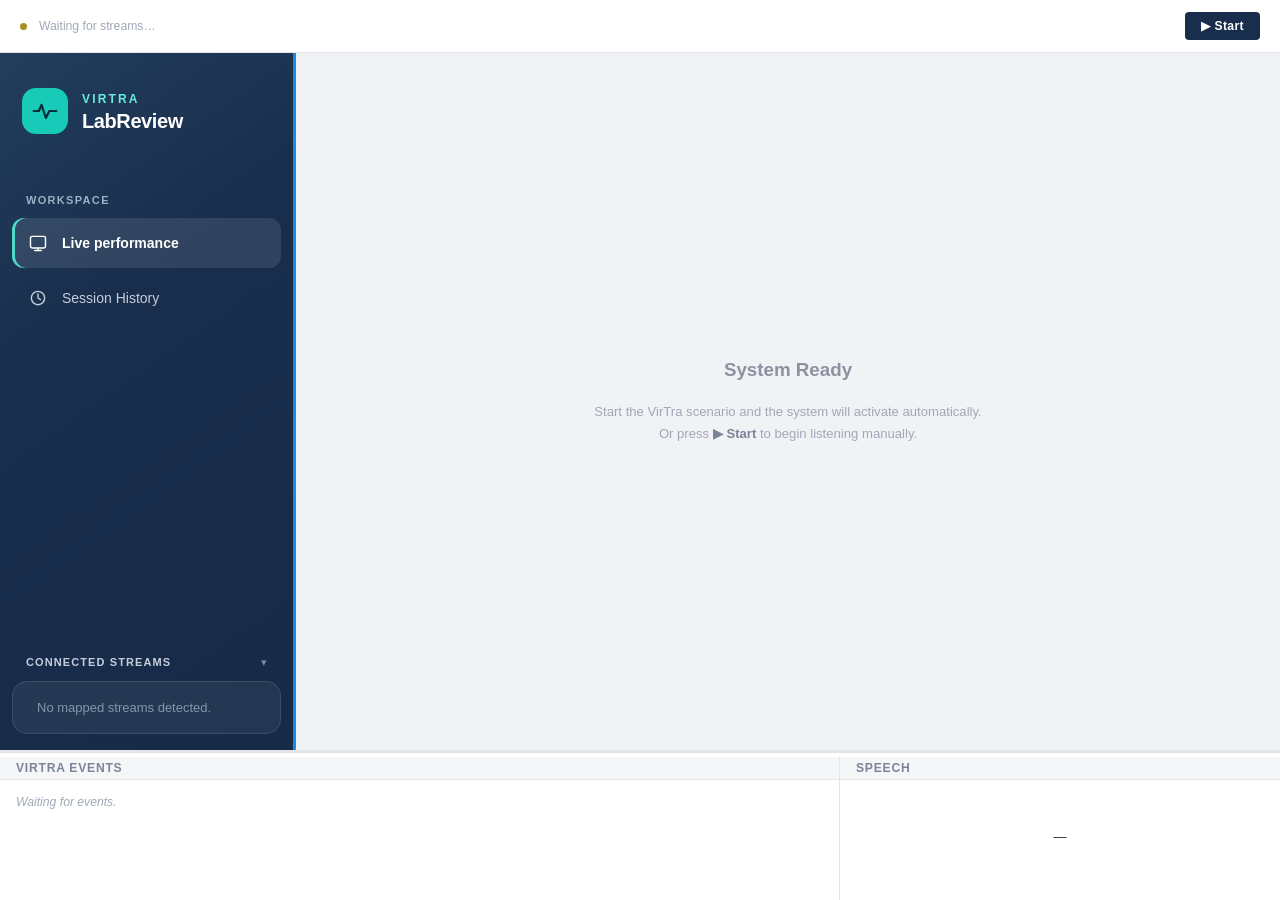
==== commit 46b53253: "Major UI updates, new DBupdates" ====
--- a/frontend/index.html
+++ b/frontend/index.html
@@ -15,6 +15,7 @@
   <!-- Page CSS (feature-based) -->
   <link rel="stylesheet" href="css/pages/topbar.css" />
   <link rel="stylesheet" href="css/pages/live-intel.css" />
+  <link rel="stylesheet" href="css/pages/perf-review.css" />
 
   <!-- AAR Dashboard -->
   <link rel="stylesheet" href="js/features/aar/aar-dashboard.css" />
@@ -36,18 +37,25 @@
 
       <!-- Sidebar -->
       <aside id="sidebar">
-        <!-- Brand title -->
-        <div class="sidebar-brand">LabReview</div>
+        <div class="sidebar-brand">
+          <span class="sidebar-brand__mark" aria-hidden="true">
+            <svg viewBox="0 0 32 32" fill="none"><path d="M3 16h6l3-7 5 15 4-8h8" stroke="currentColor" stroke-width="2.5" stroke-linecap="round" stroke-linejoin="round"/></svg>
+          </span>
+          <span class="sidebar-brand__text"><span class="sidebar-brand__eyebrow">VIRTRA</span><strong>LabReview</strong></span>
+        </div>
 
         <!-- Navigation -->
         <nav class="sidebar-nav">
+          <div class="sidebar-section-label">Workspace</div>
 
-          <!-- LIVE group -->
-          <div class="sidebar-section-label">LIVE</div>
+          <div class="nav-item active" data-page="live-intel" id="nav-live-intel" role="button" tabindex="0">
+            <svg class="nav-icon" viewBox="0 0 24 24" fill="none" aria-hidden="true"><rect x="3" y="4" width="18" height="14" rx="2"/><path d="M8 21h8M12 18v3"/></svg>
+            <span class="nav-label">Live performance</span>
+          </div>
 
-          <div class="nav-item active" data-page="live-intel" id="nav-live-intel">
-            <span class="nav-dot"></span>
-            <span class="nav-label">Live Human Performance</span>
+          <div class="nav-item" data-page="perf-review" id="nav-perf-review" role="button" tabindex="0">
+            <svg class="nav-icon" viewBox="0 0 24 24" fill="none" aria-hidden="true"><circle cx="12" cy="12" r="8"/><path d="M12 7v5l3 2"/></svg>
+            <span class="nav-label">Session History</span>
           </div>
 
         </nav>
@@ -63,7 +71,7 @@
 
           <div class="sidebar-streams__body" id="sidebar-streams-body">
             <div class="sidebar-stream-list" id="sidebar-stream-list">
-              <span class="sidebar-stream-empty">No streams detected.</span>
+              <span class="sidebar-stream-empty">No mapped streams detected.</span>
             </div>
           </div>
 
@@ -76,6 +84,10 @@
 
         <div class="page active" id="page-live-intel">
           <!-- Populated by LiveIntelPage -->
+        </div>
+
+        <div class="page" id="page-perf-review">
+          <!-- Populated by PerfReviewPage -->
         </div>
 
       </main>
@@ -138,10 +150,7 @@
 
   <!-- AAR Dashboard: router + task-type display modules -->
   <!-- To add a new task type: create task-types/<name>.js and add one line here -->
-  <script src="js/features/aar/task-types/general.js"></script>
-  <script src="js/features/aar/task-types/gng.js"></script>
-  <script src="js/features/aar/task-types/pvt.js"></script>
-  <script src="js/features/aar/task-types/discrimination.js"></script>
+  <script src="js/features/aar/standardized.js"></script>
   <script src="js/features/aar/aar-dashboard.js"></script>
 
   <!-- Config: stream display registry + drill metric card registry -->
@@ -153,10 +162,11 @@
 
   <!-- Page controllers -->
   <script src="js/pages/live-intel.js"></script>
+  <script src="js/pages/perf-review.js"></script>
 
   <!-- App bootstrap (must be last; type=module defers automatically) -->
   <script type="module" src="js/app.js"></script>
 
 </body>
 
-</html>+</html>
--- a/frontend/css/variables.css
+++ b/frontend/css/variables.css
@@ -3,7 +3,7 @@
   --bg-root: #F0F2F5;
   --bg-surface: #FFFFFF;
   --bg-panel: #FFFFFF;
-  --bg-sidebar: #1B2A4A;
+  --bg-sidebar: #192e4d;
   --bg-topbar: #FFFFFF;
   --bg-input: #F5F6F8;
   --bg-hover: #E8EBF0;
@@ -93,7 +93,7 @@
   --space-3xl: 32px;
 
   /* ── Layout Dimensions ── */
-  --sidebar-width: 230px;
+  --sidebar-width: 296px;
   --topbar-height: 52px;
   --timeline-height: 150px;
   --panel-gap: 12px;
@@ -111,4 +111,4 @@
   /* ── Chart Grid ── */
   --chart-grid-color: rgba(0, 0, 0, 0.04);
   --chart-axis-color: rgba(0, 0, 0, 0.08);
-}+}
--- a/frontend/css/layout.css
+++ b/frontend/css/layout.css
@@ -312,11 +312,12 @@
 
 /* ── Sidebar (dark) ── */
 #sidebar {
-  background: var(--bg-sidebar);
+  background: linear-gradient(145deg, #233d5c 0%, var(--bg-sidebar) 36%, #172b48 100%);
   display: flex;
   flex-direction: column;
   overflow-y: auto;
-  padding: var(--space-lg) 0;
+  padding: 0 0 16px;
+  border-right: 3px solid #158de8;
 }
 
 #sidebar::-webkit-scrollbar {
@@ -330,22 +331,25 @@
 
 /* Nav */
 .sidebar-nav {
-  padding: 0 var(--space-md);
+  padding: 0 12px;
+  margin-top: 52px;
   margin-bottom: var(--space-xl);
 }
 
 .nav-item {
   display: flex;
   align-items: center;
-  padding: 8px var(--space-lg);
-  border-radius: 5px;
+  gap: 14px;
+  min-height: 50px;
+  padding: 8px 16px;
+  border-radius: 12px;
   cursor: pointer;
   color: var(--sidebar-text);
-  font-size: var(--font-size-sm);
+  font-size: 14px;
   font-weight: 500;
   transition: background var(--transition-fast), color var(--transition-fast);
   user-select: none;
-  margin-bottom: 2px;
+  margin-bottom: 5px;
 }
 
 .nav-item:hover {
@@ -357,18 +361,26 @@
   background: var(--sidebar-active-bg);
   color: var(--sidebar-active-text);
   font-weight: 600;
-}
+  box-shadow: inset 3px 0 #4ddbc9;
+}
+.nav-item:focus-visible { outline: 2px solid #4ddbc9; outline-offset: 2px; }
+
+.nav-icon { width: 20px; height: 20px; flex-shrink: 0; stroke: currentColor; stroke-width: 1.7; stroke-linecap: round; stroke-linejoin: round; }
 
 /* ── DNLC brand title ── */
 .sidebar-brand {
-  font-family: var(--font-family);
-  font-size: 20px;
-  font-weight: 700;
-  letter-spacing: 0.02em;
-  color: rgba(255, 255, 255, 0.92);
-  padding: 4px var(--space-lg) 22px calc(var(--space-lg) + var(--space-md));
+  display: flex;
+  align-items: center;
+  gap: 14px;
+  color: #fff;
+  padding: 35px 22px 0;
   user-select: none;
 }
+.sidebar-brand__mark { width: 46px; height: 46px; display: grid; place-items: center; flex-shrink: 0; border-radius: 14px; background: #18cbb8; color: #062d39; }
+.sidebar-brand__mark svg { width: 28px; height: 28px; }
+.sidebar-brand__text { display: flex; flex-direction: column; gap: 5px; }
+.sidebar-brand__text strong { font-size: 20px; line-height: 1; letter-spacing: -.02em; }
+.sidebar-brand__eyebrow { color: #69eadc; font-size: 12px; font-weight: 800; letter-spacing: .18em; }
 
 /* ── Bold modifier for core nav items (Overview, Analysis) ── */
 .nav-label--bold {
@@ -450,8 +462,8 @@
    ══════════════════════════════════════════════════════════════ */
 
 .sidebar-streams {
-  margin-top: auto;                  /* push to bottom of sidebar */
-  border-top: 1px solid var(--sidebar-divider);
+  margin: auto 12px 0;
+  border-top: 0;
   flex-shrink: 0;
 }
 
@@ -462,7 +474,7 @@
   width: 100%;
   background: none;
   border: none;
-  padding: var(--space-sm) var(--space-md) var(--space-sm) calc(var(--space-lg) + var(--space-md));
+  padding: 0 14px 12px;
   cursor: pointer;
   gap: var(--space-sm);
   transition: background var(--transition-fast);
@@ -473,7 +485,7 @@
 }
 
 .sidebar-streams__title {
-  font-size: 9px;
+  font-size: 11px;
   font-weight: 700;
   letter-spacing: 0.1em;
   text-transform: uppercase;
@@ -490,10 +502,13 @@
 }
 
 .sidebar-streams__body {
-  padding: var(--space-xs) 0 var(--space-sm);
+  padding: 8px 0;
   max-height: 220px;
   overflow-y: auto;
   transition: max-height var(--transition-normal);
+  background: rgba(255,255,255,.06);
+  border: 1px solid rgba(255,255,255,.10);
+  border-radius: 15px;
 }
 
 .sidebar-streams__body::-webkit-scrollbar { width: 3px; }
@@ -548,8 +563,8 @@
 }
 
 .sidebar-stream-empty {
-  font-size: 11px;
-  color: var(--sidebar-text-dim);
+  font-size: 13px;
+  color: #aebed1;
   padding: var(--space-sm) var(--space-lg);
   line-height: 1.5;
   opacity: 0.7;
@@ -848,14 +863,21 @@
 
 /* Section group headers: "LIVE" / "POST-SESSION" */
 .sidebar-section-label {
-  font-size: 9.5px;
+  font-size: 11px;
   font-weight: 700;
   letter-spacing: 0.12em;
   text-transform: uppercase;
-  color: rgba(255, 255, 255, 0.28);
-  padding: 8px var(--space-lg) 4px calc(var(--space-lg) + var(--space-md));
+  color: #9eafc4;
+  padding: 8px 14px 12px;
   user-select: none;
   pointer-events: none;
+}
+
+/* Thin horizontal separator between nav groups */
+.nav-divider {
+  height: 1px;
+  background: var(--sidebar-divider);
+  margin: var(--space-sm) var(--space-lg);
 }
 
 /* Small colored accent dots before nav labels */
@@ -923,4 +945,4 @@
 /* ── Utility ── */
 .hidden {
   display: none !important;
-}+}
--- a/frontend/css/pages/live-intel.css
+++ b/frontend/css/pages/live-intel.css
@@ -441,9 +441,23 @@
 .metric-card--md { }
 .metric-card--sm { }
 
-/* Physiological cards — teal left border accent */
+/* Match the shared drill cards in width, height, padding, and surface. */
+.li-metric-grid--physio {
+  grid-template-columns: repeat(auto-fill, minmax(195px, 1fr));
+}
+
+@media (max-width: 700px) {
+  .li-metric-grid--physio { grid-template-columns: 1fr; }
+}
+
 .metric-card--physio {
-  border-left: 3px solid var(--accent-teal);
+  min-height: 100px;
+  padding: var(--space-lg);
+  justify-content: space-between;
+  gap: 4px;
+  background: #fff;
+  border: 1px solid var(--border-subtle);
+  border-radius: 12px;
 }
 
 /* Frozen state (RESULTS — no more updates) */
@@ -558,6 +572,19 @@
   padding: var(--space-lg) var(--space-2xl);
 }
 
+.save-panel-inner--no-results {
+  display: flex;
+  align-items: center;
+  gap: var(--space-lg);
+  padding: var(--space-lg) var(--space-2xl);
+}
+
+.save-panel-no-results-text {
+  flex: 1;
+  color: var(--text-secondary);
+  font-size: var(--font-size-sm);
+}
+
 .save-panel-check {
   font-size: 20px;
   color: var(--status-connected);
@@ -691,6 +718,65 @@
   color: var(--text-secondary);
 }
 
+/* Discard button */
+.save-btn-discard {
+  display: inline-flex;
+  align-items: center;
+  gap: 6px;
+  background: none;
+  border: 1px solid #c0392b;
+  border-radius: 5px;
+  color: #c0392b;
+  font-family: var(--font-family);
+  font-size: var(--font-size-sm);
+  font-weight: 600;
+  padding: 8px 16px;
+  cursor: pointer;
+  transition: background var(--transition-fast), color var(--transition-fast);
+}
+.save-btn-discard:hover  { background: #c0392b; color: #fff; }
+.save-btn-discard:disabled { opacity: 0.55; cursor: not-allowed; }
+
+/* Subtitle below the Auto-Saved header */
+.save-panel-subtitle {
+  margin: 2px 0 0;
+  font-size: var(--font-size-xs);
+  color: var(--text-muted);
+}
+
+/* Combo: input + datalist wrapper */
+.save-field-combo {
+  position: relative;
+  display: flex;
+  flex-direction: column;
+}
+
+/* Hint text below a field (e.g. "Auto-assigned: …") */
+.save-field-hint {
+  margin-top: 4px;
+  font-size: var(--font-size-xs);
+  color: var(--text-dim);
+  line-height: 1.4;
+}
+.save-field-hint code {
+  font-family: monospace;
+  background: rgba(255,255,255,0.06);
+  padding: 1px 4px;
+  border-radius: 3px;
+}
+
+/* Discarded panel state */
+.save-panel-inner--discarded {
+  display: flex;
+  align-items: center;
+  gap: var(--space-md);
+  padding: var(--space-lg);
+  background: rgba(192, 57, 43, 0.08);
+  border: 1px solid rgba(192, 57, 43, 0.25);
+  border-radius: 8px;
+}
+.save-panel-check--discard { font-size: 1.4rem; }
+
 /* ══════════════════════════════════════════════════════════════
    LEGACY — kept for backward-compat with existing live-intel-content
    uses and the .intel-state-banner / .chart-grid infrastructure
--- a/frontend/css/pages/perf-review.css
+++ b/frontend/css/pages/perf-review.css
@@ -0,0 +1,341 @@
+﻿/**
+ * css/pages/perf-review.css -- Session History page styles.
+ *
+ * Layout: two-column flex row.
+ *   .pr-query-panel  -- readable left: inputs + session list
+ *   .pr-chart-panel  -- flex-1 right: sparkline charts
+ */
+
+/* PAGE ROOT */
+
+#page-perf-review {
+  padding: 0;
+  height: 100%;
+  overflow: hidden;
+}
+
+.pr-shell {
+  display: flex;
+  width: 100%;
+  height: 100%;
+  overflow: hidden;
+  background: var(--bg-root);
+}
+
+/* LEFT PANEL */
+
+.pr-query-panel {
+  width: clamp(350px, 26vw, 410px);
+  min-width: 350px;
+  flex-shrink: 0;
+  background: var(--bg-surface);
+  border-right: 1px solid var(--border-subtle);
+  display: flex;
+  flex-direction: column;
+  overflow: hidden;
+}
+
+.pr-panel-header {
+  padding: var(--space-lg) var(--space-lg) var(--space-md);
+  border-bottom: 1px solid var(--border-subtle);
+  flex-shrink: 0;
+}
+
+.pr-panel-title {
+  font-size: 10px;
+  font-weight: 700;
+  letter-spacing: 0.08em;
+  text-transform: uppercase;
+  color: var(--text-muted);
+  margin: 0;
+}
+
+/* Query form */
+
+.pr-form {
+  padding: var(--space-md) var(--space-lg);
+  border-bottom: 1px solid var(--border-subtle);
+  flex-shrink: 0;
+  display: flex;
+  flex-direction: column;
+  gap: var(--space-md);
+}
+
+.pr-form-group {
+  display: flex;
+  flex-direction: column;
+  gap: 4px;
+}
+
+.pr-form-label {
+  font-size: var(--font-size-xs);
+  font-weight: 600;
+  color: var(--text-muted);
+  text-transform: uppercase;
+  letter-spacing: 0.05em;
+}
+
+.pr-input,
+.pr-select {
+  width: 100%;
+  box-sizing: border-box;
+  height: 32px;
+  padding: 0 var(--space-sm);
+  background: var(--bg-input);
+  border: 1px solid var(--border-medium);
+  border-radius: 5px;
+  font-family: var(--font-family);
+  font-size: var(--font-size-sm);
+  color: var(--text-primary);
+  outline: none;
+  transition: border-color var(--transition-fast);
+}
+
+.pr-input:focus,
+.pr-select:focus {
+  border-color: var(--border-active);
+  background: var(--bg-surface);
+}
+
+.pr-form-row {
+  display: grid;
+  grid-template-columns: 1fr 1fr;
+  gap: var(--space-sm);
+}
+
+/* Session table */
+
+.pr-table-header {
+  display: flex;
+  align-items: baseline;
+  justify-content: space-between;
+  padding: var(--space-md) var(--space-lg) var(--space-sm);
+  flex-shrink: 0;
+}
+
+.pr-table-title {
+  font-size: 10px;
+  font-weight: 700;
+  letter-spacing: 0.08em;
+  text-transform: uppercase;
+  color: var(--text-muted);
+}
+
+.pr-table-count {
+  font-size: var(--font-size-xs);
+  color: var(--text-dim);
+}
+
+.pr-table-scroll {
+  flex: 1;
+  overflow-y: auto;
+  overflow-x: hidden;
+}
+
+.pr-history-actions {
+  padding: 0 var(--space-lg) var(--space-sm);
+  border-bottom: 1px solid var(--border-subtle);
+}
+
+.pr-delete-participant,
+.pr-delete-session {
+  background: transparent;
+  border: 1px solid #d9a6a6;
+  color: #9b3030;
+  border-radius: 5px;
+  font: inherit;
+  font-size: 12px;
+  cursor: pointer;
+}
+
+.pr-delete-participant { padding: 6px 9px; }
+.pr-delete-session { padding: 4px 7px; flex-shrink: 0; }
+.pr-delete-participant:hover,
+.pr-delete-session:hover { background: #fff0f0; }
+.pr-delete-participant:focus-visible,
+.pr-delete-session:focus-visible,
+.pr-session-select:focus-visible { outline: 2px solid var(--border-active); outline-offset: 2px; }
+
+.pr-action-status {
+  color: #315f46;
+  font-size: 12px;
+  padding: 0 var(--space-lg);
+}
+.pr-action-status:not(:empty) { padding-top: 7px; padding-bottom: 7px; }
+.pr-action-status--error { color: #9b3030; }
+
+.pr-session-list { padding: 7px; }
+.pr-session-row {
+  display: flex;
+  align-items: flex-start;
+  gap: 10px;
+  border: 1px solid var(--border-subtle);
+  border-radius: 7px;
+  padding: 10px 12px;
+  margin-bottom: 8px;
+  background: var(--bg-surface);
+}
+.pr-session-row:hover { background: var(--bg-hover); }
+.pr-session-row.pr-row--active { border-color: var(--accent-blue); background: #f2f6ff; }
+.pr-session-select { display: flex; flex: 1; flex-direction: column; min-width: 0; border: 0; padding: 0; background: none; text-align: left; font: inherit; cursor: pointer; }
+.pr-session-row__name { min-width: 0; overflow-wrap: anywhere; color: var(--text-primary); font-size: 13px; line-height: 1.35; }
+.pr-session-row__date { color: var(--text-secondary); font-size: 12px; margin-top: 5px; }
+.pr-session-row__stats { display: flex; gap: 16px; color: var(--text-secondary); font-size: 12px; margin-top: 8px; }
+.pr-session-row__stats strong { color: var(--text-primary); }
+
+.pr-table-empty {
+  padding: var(--space-3xl) var(--space-lg);
+  text-align: center;
+  color: var(--text-dim);
+  font-size: var(--font-size-sm);
+}
+
+/* RIGHT PANEL */
+
+.pr-chart-panel {
+  flex: 1;
+  min-width: 0;
+  display: flex;
+  flex-direction: column;
+  overflow: hidden;
+  background: var(--bg-root);
+}
+
+.pr-chart-header {
+  background: var(--bg-surface);
+  border-bottom: 1px solid var(--border-subtle);
+  padding: var(--space-md) var(--space-lg);
+  display: flex;
+  align-items: center;
+  gap: var(--space-md);
+  flex-shrink: 0;
+  min-height: 48px;
+}
+
+.pr-chart-header-title {
+  font-size: 10px;
+  font-weight: 700;
+  letter-spacing: 0.08em;
+  text-transform: uppercase;
+  color: var(--text-muted);
+  white-space: nowrap;
+}
+
+.pr-chart-breadcrumb {
+  display: flex;
+  align-items: center;
+  gap: var(--space-xs);
+  flex-wrap: wrap;
+}
+
+.pr-breadcrumb-item {
+  font-size: var(--font-size-xs);
+  color: var(--text-secondary);
+  font-weight: 500;
+}
+
+.pr-breadcrumb-sep {
+  font-size: var(--font-size-xs);
+  color: var(--text-dim);
+}
+
+.pr-chart-scroll {
+  flex: 1;
+  overflow-y: auto;
+  overflow-x: hidden;
+  padding: var(--space-lg);
+  display: grid;
+  grid-template-columns: repeat(auto-fill, minmax(340px, 1fr));
+  align-content: start;
+  gap: var(--space-lg);
+}
+
+.pr-metric-card {
+  background: var(--bg-surface);
+  border: 1px solid var(--border-subtle);
+  border-radius: var(--panel-radius);
+  box-shadow: var(--shadow-panel);
+  overflow: hidden;
+}
+
+.pr-metric-card__header {
+  display: flex;
+  align-items: baseline;
+  justify-content: space-between;
+  padding: var(--space-md) var(--space-lg) var(--space-sm);
+  border-bottom: 1px solid var(--border-subtle);
+}
+
+.pr-metric-card__label {
+  font-size: var(--font-size-sm);
+  font-weight: 600;
+  color: var(--text-primary);
+}
+
+.pr-metric-card__meta {
+  display: flex;
+  align-items: center;
+  gap: var(--space-sm);
+}
+
+.pr-metric-card__range {
+  font-size: var(--font-size-xs);
+  color: var(--text-dim);
+  font-variant-numeric: tabular-nums;
+}
+
+.pr-sparkline-wrap {
+  padding: var(--space-sm) var(--space-md) var(--space-md);
+  position: relative;
+}
+
+.pr-sparkline {
+  display: block;
+  width: 100%;
+  height: 100px;
+  overflow: visible;
+}
+
+.pr-chart-empty {
+  grid-column: 1 / -1;
+  display: flex;
+  flex-direction: column;
+  align-items: center;
+  justify-content: center;
+  color: var(--text-dim);
+  gap: var(--space-md);
+  padding: 60px var(--space-3xl);
+  text-align: center;
+}
+
+.pr-chart-empty__heading {
+  font-size: var(--font-size-lg);
+  font-weight: 600;
+  color: var(--text-muted);
+}
+
+.pr-chart-empty__sub {
+  font-size: var(--font-size-sm);
+  line-height: 1.6;
+  max-width: 320px;
+}
+
+.pr-delta {
+  display: inline-block;
+  font-size: var(--font-size-xs);
+  font-weight: 600;
+  padding: 1px 6px;
+  border-radius: 3px;
+  font-variant-numeric: tabular-nums;
+}
+
+.pr-delta--up   { background: rgba(45, 142, 84, 0.12);  color: var(--accent-green); }
+.pr-delta--down { background: rgba(201, 68, 68, 0.12);  color: var(--accent-red); }
+.pr-delta--flat { background: rgba(123, 132, 153, 0.10); color: var(--text-muted); }
+
+@media (max-width: 1100px) {
+  .pr-shell { flex-direction: column; overflow-y: auto; }
+  .pr-query-panel { width: 100%; min-width: 0; max-height: 48vh; min-height: 300px; }
+  .pr-chart-panel { flex: 0 0 auto; min-height: 52vh; overflow: visible; }
+  .pr-chart-scroll { grid-template-columns: repeat(auto-fill, minmax(min(100%, 340px), 1fr)); overflow: visible; }
+}
--- a/frontend/js/features/aar/aar-dashboard.css
+++ b/frontend/js/features/aar/aar-dashboard.css
@@ -2,19 +2,9 @@
  * aar-dashboard.css
  *
  * Styles for the After Action Review card layout.
- * Used by all task-type modules (GNG, PVT, General).
+ * Shared by PVT, Go/No-Go, and Behavioral Discrimination.
  *
- * Structure:
- *   .aar-panel          — full panel container
- *   .aar-header         — scenario name + badge
- *   .aar-section        — labelled metric group
- *   .aar-grid           — responsive card grid (2 or 3 col)
- *   .aar-card           — individual metric card
- *   .aar-info-btn       — ℹ hover tooltip trigger
- *   .aar-alert-row      — prominent alert row (false alarm warning etc.)
- *   .aar-chart-wrap     — chart container (speed-accuracy, RT trend)
- *   .aar-phys-section   — physiological signals placeholder
- *   .aar-waiting        — waiting state before scenario starts
+ * The three drills share .aar-standard card and section styles.
  */
 
 /* ── Panel shell ─────────────────────────────────────────────────────────── */
@@ -80,7 +70,6 @@
 
 .aar-task-badge--gng   { background: rgba(167,139,250,0.15); color: #a78bfa; border-color: rgba(167,139,250,0.25); }
 .aar-task-badge--pvt   { background: rgba(52,211,153,0.15);  color: #34d399; border-color: rgba(52,211,153,0.25);  }
-.aar-task-badge--general { background: rgba(156,163,175,0.12); color: #9ca3af; border-color: rgba(156,163,175,0.2); }
 
 /* ── Section label ───────────────────────────────────────────────────────── */
 
@@ -383,161 +372,62 @@
   color:     var(--text-muted);
 }
 
-/* ── General module: event summary table ─────────────────────────────────── */
-
-.aar-gen-event-table {
-  display:        flex;
-  flex-direction: column;
-  gap:            2px;
-  border-radius:  var(--radius-md, 10px);
-  overflow:       hidden;
-  border:         1px solid var(--border-subtle, rgba(255,255,255,0.07));
-}
-
-.aar-gen-event-row {
-  display:         flex;
-  justify-content: space-between;
-  align-items:     center;
-  padding:         7px 12px;
-  background:      var(--surface-card, rgba(255,255,255,0.03));
-  border-bottom:   1px solid var(--border-subtle, rgba(255,255,255,0.05));
-  transition:      background 0.15s;
-}
-
-.aar-gen-event-row:last-child {
-  border-bottom: none;
-}
-
-.aar-gen-event-row:hover {
-  background: rgba(255,255,255,0.05);
-}
-
-.aar-gen-event-name {
-  font-size:  0.82rem;
-  color:      var(--text-secondary);
-}
-
-.aar-gen-event-count {
-  font-size:   0.82rem;
+/* Three-drill light card system */
+.aar-standard { gap: var(--space-xl); }
+.aar-standard .aar-header { padding-bottom: 0; }
+.aar-standard .aar-construct {
+  margin: calc(-1 * var(--space-md)) 0 0;
+  color: var(--text-muted);
+  font-size: var(--font-size-sm);
+}
+.aar-standard .aar-section { gap: var(--space-md); }
+.aar-standard .aar-section + .aar-section {
+  border-top: 1px solid var(--border-subtle);
+  padding-top: var(--space-xl);
+}
+.aar-standard .aar-section-label {
+  margin: 0;
+  border: 0;
+  padding: 0;
+  color: var(--text-secondary);
+}
+.aar-standard .aar-grid {
+  grid-template-columns: repeat(auto-fill, minmax(195px, 1fr));
+  gap: var(--space-md);
+}
+.aar-standard .aar-card {
+  min-height: 100px;
+  padding: var(--space-lg);
+  background: #fff;
+  border: 1px solid var(--border-subtle);
+  border-radius: 12px;
+  box-shadow: var(--shadow-panel);
+}
+.aar-standard .aar-card-value {
+  font-size: 1.5rem;
   font-weight: 700;
-  color:       var(--text-primary);
-  background:  rgba(255,255,255,0.06);
-  border:      1px solid rgba(255,255,255,0.08);
-  border-radius: 999px;
-  padding:     2px 9px;
-  min-width:   28px;
-  text-align:  center;
-}
-
-/* ── General module: catch-all key-value rows ───────────────────────────── */
-
-.aar-gen-kv-list {
-  display:        flex;
-  flex-direction: column;
-  gap:            1px;
-}
-
-.aar-gen-kv-row {
-  display:         flex;
-  justify-content: space-between;
-  align-items:     center;
-  padding:         6px 4px;
-  border-bottom:   1px solid var(--border-subtle, rgba(255,255,255,0.04));
-}
-
-.aar-gen-kv-row:last-child {
-  border-bottom: none;
-}
-
-.aar-gen-kv-label {
-  font-size: 0.82rem;
-  color:     var(--text-secondary);
-}
-
-.aar-gen-kv-value {
-  font-size:   0.82rem;
-  font-weight: 600;
-  color:       var(--text-primary);
-}
-
-/* ── Export row ──────────────────────────────────────────────────────────── */
-
-.aar-export-row {
-  display:     flex;
-  align-items: center;
-  gap:         var(--space-md);
-  padding-top: var(--space-sm);
-}
-
-.aar-export-btn {
-  background:    var(--surface-card, rgba(255,255,255,0.06));
-  border:        1px solid var(--border-subtle, rgba(255,255,255,0.12));
-  border-radius: var(--radius-sm, 6px);
-  color:         var(--text-secondary);
-  font-size:     0.8rem;
-  padding:       6px 14px;
-  cursor:        pointer;
-  transition:    background 0.15s, color 0.15s;
-}
-
-.aar-export-btn:hover {
-  background: rgba(255,255,255,0.1);
-  color:      var(--text-primary);
-}
-
-.aar-export-hint {
-  font-size: 0.75rem;
-  color:     var(--text-muted);
-}
-
-/* ── General module: live event feed ─────────────────────────────────────── */
-
-.aar-gen-feed {
-  display:        flex;
-  flex-direction: column;
-  gap:            4px;
-  max-height:     220px;
-  overflow-y:     auto;
-  border:         1px solid var(--border-subtle, rgba(255,255,255,0.07));
-  border-radius:  var(--radius-md, 10px);
-  padding:        6px;
-  background:     var(--surface-card, rgba(255,255,255,0.02));
-}
-
-.aar-gen-feed-item {
-  display:       flex;
-  align-items:   center;
-  gap:           8px;
-  padding:       5px 8px;
-  border-radius: 6px;
-  background:    rgba(255,255,255,0.02);
-  font-size:     0.78rem;
-}
-
-.aar-gen-feed-time {
-  color:       var(--text-muted);
-  font-family: monospace;
-  font-size:   0.72rem;
-  min-width:   48px;
-}
-
-.aar-gen-feed-badge {
-  padding:       1px 6px;
-  border-radius: 4px;
-  font-weight:   600;
-  font-size:     0.7rem;
-  background:    rgba(255,255,255,0.08);
-}
-
-.aar-gen-feed-badge--shot   { background: rgba(245, 158, 11, 0.2); color: #fbbf24; }
-.aar-gen-feed-badge--hit    { background: rgba(52, 211, 153, 0.2);  color: #34d399; }
-.aar-gen-feed-badge--miss   { background: rgba(239, 68, 68, 0.2);   color: #f87171; }
-.aar-gen-feed-badge--target { background: rgba(99, 102, 241, 0.2);  color: #818cf8; }
-
-.aar-gen-feed-desc {
-  color:         var(--text-secondary);
-  overflow:      hidden;
-  text-overflow: ellipsis;
-  white-space:   nowrap;
-  flex:          1;
-}
+  color: var(--text-primary);
+}
+.aar-standard .aar-card-label { font-size: var(--font-size-sm); }
+.aar-standard .aar-info-btn::after {
+  background: #fff;
+  color: var(--text-primary);
+  border-color: var(--border-medium);
+  box-shadow: var(--shadow-popup);
+}
+.aar-standard .aar-info-btn:focus-visible {
+  outline: 2px solid var(--accent-blue);
+  outline-offset: 2px;
+}
+.aar-standard .aar-info-btn:focus-visible::after {
+  opacity: 1;
+  transform: translateY(0);
+}
+.aar-standard .aar-task-badge {
+  color: var(--accent-teal);
+  background: #eaf8f6;
+  border-color: #ccece7;
+}
+@media (max-width: 700px) {
+  .aar-standard .aar-grid { grid-template-columns: 1fr; }
+}
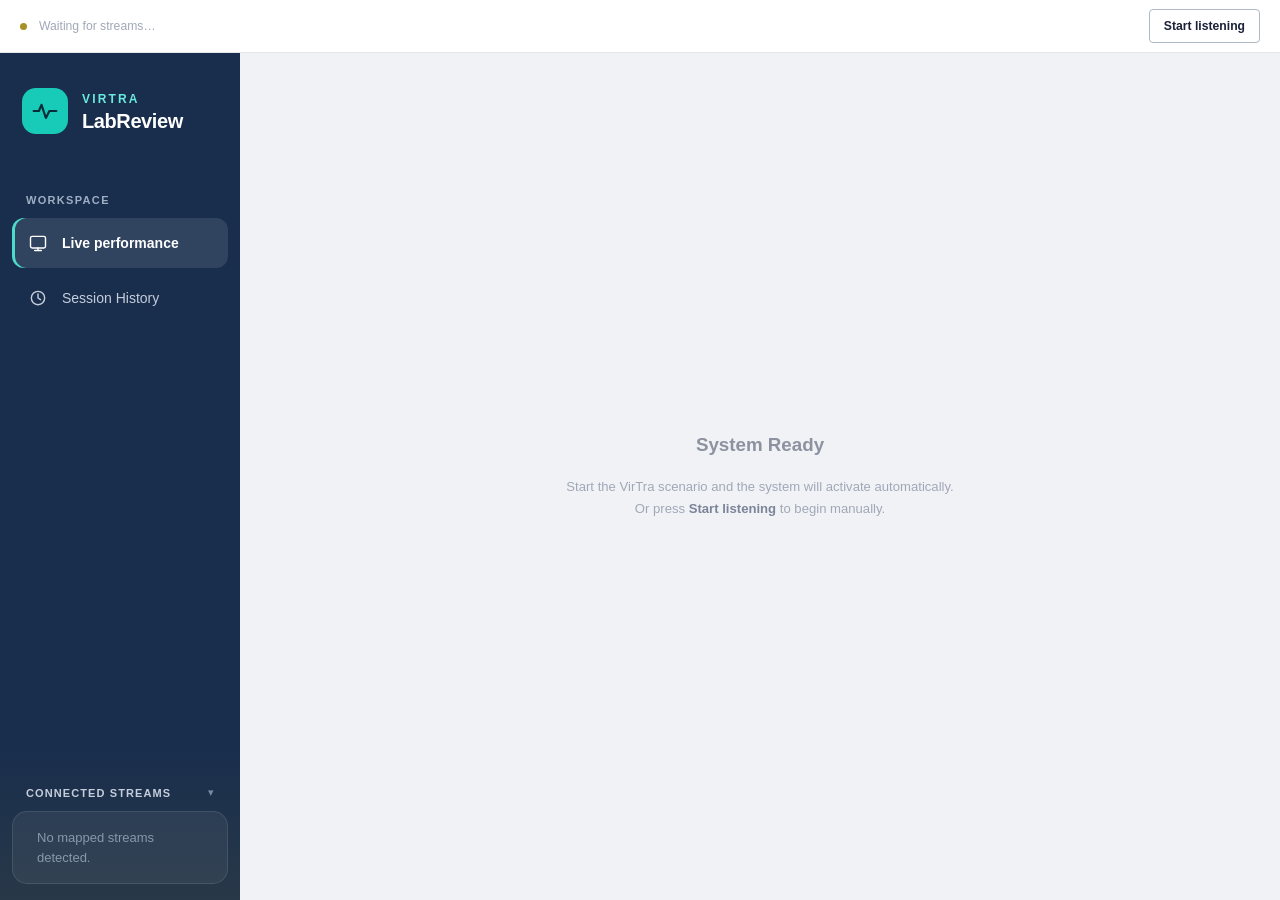
==== commit f7e28097: "Logic updated, UI updated." ====
--- a/frontend/index.html
+++ b/frontend/index.html
@@ -9,16 +9,16 @@
     content="Live session monitoring and replay of physiological and behavioral data for VirTra-based training research." />
 
   <!-- Design System -->
-  <link rel="stylesheet" href="css/variables.css" />
-  <link rel="stylesheet" href="css/layout.css" />
+  <link rel="stylesheet" href="css/variables.css?v=sidebar-190" />
+  <link rel="stylesheet" href="css/layout.css?v=main-screen-1" />
 
   <!-- Page CSS (feature-based) -->
-  <link rel="stylesheet" href="css/pages/topbar.css" />
-  <link rel="stylesheet" href="css/pages/live-intel.css" />
-  <link rel="stylesheet" href="css/pages/perf-review.css" />
+  <link rel="stylesheet" href="css/pages/topbar.css?v=start-blue-2" />
+  <link rel="stylesheet" href="css/pages/live-intel.css?v=round-metrics-2" />
+  <link rel="stylesheet" href="css/pages/perf-review.css?v=session-detail-readability-1" />
 
   <!-- AAR Dashboard -->
-  <link rel="stylesheet" href="js/features/aar/aar-dashboard.css" />
+  <link rel="stylesheet" href="js/features/aar/aar-dashboard.css?v=fitts-cards-2" />
 
   <!-- ES module preloads — shared utilities (imported by app.js) -->
   <link rel="modulepreload" href="js/shared/constants.js" />
@@ -93,45 +93,6 @@
       </main>
     </div>
 
-    <footer id="event-bar">
-
-      <div id="event-bar-handle" title="Drag to resize"></div>
-
-      <span id="timeline-start" style="display:none">00:00:00</span>
-      <span id="timeline-end" style="display:none">00:00:00</span>
-      <div id="timeline-track" style="display:none">
-        <div class="timeline-rail"></div>
-        <div class="timeline-progress" id="timeline-progress"></div>
-        <div class="timeline-head" id="timeline-head"></div>
-      </div>
-
-      <!-- Two-column event panel -->
-      <div id="event-columns">
-
-        <!-- LEFT: VirTra event log -->
-        <div id="virtra-panel">
-          <div class="panel-header">
-            <span class="panel-header-title">VirTra Events</span>
-          </div>
-          <div id="event-feed">
-            <span class="ticker-empty">Waiting for events.</span>
-          </div>
-        </div>
-
-        <!-- RIGHT: Speech-to-text -->
-        <div id="speech-panel">
-          <div class="panel-header">
-            <span class="panel-header-title">Speech</span>
-          </div>
-          <div id="speech-box">
-            <span id="speech-text" class="speech-utterance">—</span>
-            <span id="speech-time" class="speech-ts"></span>
-          </div>
-        </div>
-
-      </div>
-    </footer>
-
   </div>
 
   <!-- Scripts: core → pages -->
@@ -139,18 +100,14 @@
   <!-- Core infrastructure -->
   <script src="js/core/plugin-registry.js"></script>
   <script src="js/core/event-bus.js"></script>
-  <script src="js/core/stream-router.js"></script>
+  <script src="js/core/stream-router.js?v=round-metrics-2"></script>
   <script src="js/core/mode-manager.js"></script>
-  <script src="js/core/sidebar.js"></script>
-  <script src="js/core/timeline.js"></script>
+  <script src="js/core/sidebar.js?v=main-screen-1"></script>
   <script src="js/core/topbar-manager.js"></script>
-
-  <!-- Plugins -->
-  <script src="js/plugins/event-ticker.js"></script>
 
   <!-- AAR Dashboard: router + task-type display modules -->
   <!-- To add a new task type: create task-types/<name>.js and add one line here -->
-  <script src="js/features/aar/standardized.js"></script>
+  <script src="js/features/aar/standardized.js?v=round-metrics-2"></script>
   <script src="js/features/aar/aar-dashboard.js"></script>
 
   <!-- Config: stream display registry + drill metric card registry -->
@@ -158,14 +115,14 @@
   <script src="js/config/drill_metrics.js"></script>
 
   <!-- Shared: metric card renderer -->
-  <script src="js/shared/metric-card-renderer.js"></script>
+  <script src="js/shared/metric-card-renderer.js?v=live-flash-1"></script>
 
   <!-- Page controllers -->
-  <script src="js/pages/live-intel.js"></script>
-  <script src="js/pages/perf-review.js"></script>
+  <script src="js/pages/live-intel.js?v=round-metrics-2"></script>
+  <script src="js/pages/perf-review.js?v=round-physio-1"></script>
 
   <!-- App bootstrap (must be last; type=module defers automatically) -->
-  <script type="module" src="js/app.js"></script>
+  <script type="module" src="js/app.js?v=main-screen-1"></script>
 
 </body>
 
--- a/frontend/css/variables.css
+++ b/frontend/css/variables.css
@@ -93,7 +93,7 @@
   --space-3xl: 32px;
 
   /* ── Layout Dimensions ── */
-  --sidebar-width: 296px;
+  --sidebar-width: 240px;
   --topbar-height: 52px;
   --timeline-height: 150px;
   --panel-gap: 12px;
--- a/frontend/css/layout.css
+++ b/frontend/css/layout.css
@@ -21,8 +21,7 @@
 #app {
   display: grid;
   /* top bar height is auto — each page renders its own; min matches old height */
-  --event-bar-h: 150px;   /* default; overridden by wireEventBarResize via setProperty */
-  grid-template-rows: auto 1fr var(--event-bar-h);
+  grid-template-rows: auto minmax(0, 1fr);
   height: 100vh;
   width: 100vw;
 }
@@ -306,18 +305,17 @@
    ══════════════════════════════════════════════════════════════ */
 #middle {
   display: grid;
-  grid-template-columns: var(--sidebar-width) 1fr;
+  grid-template-columns: var(--sidebar-width) minmax(0, 1fr);
   overflow: hidden;
 }
 
 /* ── Sidebar (dark) ── */
 #sidebar {
-  background: linear-gradient(145deg, #233d5c 0%, var(--bg-sidebar) 36%, #172b48 100%);
+  background: linear-gradient(to bottom, #192e4d 0%, #192e4d 82%, #283848 100%);
   display: flex;
   flex-direction: column;
   overflow-y: auto;
   padding: 0 0 16px;
-  border-right: 3px solid #158de8;
 }
 
 #sidebar::-webkit-scrollbar {
@@ -572,6 +570,7 @@
 
 
 #main-content {
+  min-width: 0;
   overflow-y: auto;
   padding: var(--space-lg);
   background: var(--bg-root);
@@ -601,260 +600,6 @@
   display: grid;
   grid-template-columns: repeat(2, 1fr);
   gap: var(--panel-gap);
-}
-
-/* ══════════════════════════════════════════════════════════════
-   EVENT BAR (bottom panel)
-   ══════════════════════════════════════════════════════════════ */
-#event-bar {
-  display: flex;
-  flex-direction: column;
-  background: var(--bg-topbar);
-  border-top: 1px solid var(--border-subtle);
-  overflow: hidden;
-  /* Height is set via inline style by the resize JS (default 180px) */
-}
-
-/* ── Drag-resize handle ── */
-#event-bar-handle {
-  height: 6px;
-  flex-shrink: 0;
-  cursor: ns-resize;
-  background: transparent;
-  border-top: 2px solid var(--border-subtle);
-  transition: border-color var(--transition-fast), background var(--transition-fast);
-}
-
-#event-bar-handle:hover,
-#event-bar-handle.dragging {
-  border-top-color: var(--accent-blue);
-  background: rgba(61, 110, 204, 0.06);
-}
-
-/* ── Two-column event area ── */
-#event-columns {
-  display: grid;
-  grid-template-columns: 1fr 440px;
-  flex: 1;
-  overflow: hidden;
-}
-
-/* ── Panel shared header ── */
-.panel-header {
-  display: flex;
-  align-items: center;
-  gap: 6px;
-  padding: 4px var(--space-lg);
-  border-bottom: 1px solid var(--border-subtle);
-  background: var(--bg-input);
-  flex-shrink: 0;
-}
-
-.panel-header-icon {
-  font-size: 11px;
-  line-height: 1;
-}
-
-.panel-header-title {
-  font-size: var(--font-size-xs);
-  font-weight: 600;
-  color: var(--text-muted);
-  text-transform: uppercase;
-  letter-spacing: 0.06em;
-}
-
-/* ── VirTra panel ── */
-#virtra-panel {
-  display: flex;
-  flex-direction: column;
-  border-right: 1px solid var(--border-subtle);
-  overflow: hidden;
-}
-
-#event-feed {
-  flex: 1;
-  overflow-y: auto;
-  padding: 3px 0;
-}
-
-#event-feed::-webkit-scrollbar        { width: 4px; }
-#event-feed::-webkit-scrollbar-thumb  { background: var(--border-medium); border-radius: 2px; }
-
-.ticker-empty {
-  display: block;
-  padding: 12px var(--space-lg);
-  font-size: var(--font-size-xs);
-  color: var(--text-dim);
-  font-style: italic;
-}
-
-/* ── Event row ── */
-.ticker-row {
-  display: flex;
-  align-items: center;
-  gap: 8px;
-  padding: 3px var(--space-lg);
-  font-size: var(--font-size-xs);
-  border-left: 2px solid transparent;
-  transition: background var(--transition-fast), opacity var(--transition-fast);
-  cursor: default;
-  white-space: nowrap;
-  overflow: hidden;
-}
-
-.ticker-row:hover {
-  background: var(--bg-hover);
-}
-
-/* Past events: dimmed */
-.ticker-row.ticker-past {
-  opacity: 0.35;
-}
-
-/* Currently active event: highlighted */
-.ticker-row.ticker-active {
-  background: rgba(61, 110, 204, 0.08);
-  border-left-color: var(--accent-blue);
-  opacity: 1;
-}
-
-/* Future events: normal */
-.ticker-row.ticker-future {
-  opacity: 0.7;
-}
-
-.ticker-icon {
-  font-size: 11px;
-  flex-shrink: 0;
-  width: 14px;
-  text-align: center;
-}
-
-.ticker-time {
-  font-family: var(--font-mono);
-  font-size: 11px;
-  color: var(--text-muted);
-  flex-shrink: 0;
-  min-width: 56px;
-}
-
-.ticker-type {
-  font-size: 11px;
-  font-weight: 600;
-  flex-shrink: 0;
-  min-width: 90px;
-}
-
-.ticker-desc {
-  font-size: 11px;
-  color: var(--text-secondary);
-  overflow: hidden;
-  text-overflow: ellipsis;
-}
-
-/* ── Speech panel ── */
-#speech-panel {
-  display: flex;
-  flex-direction: column;
-  overflow: hidden;
-}
-
-#speech-box {
-  flex: 1;
-  display: flex;
-  flex-direction: column;
-  align-items: center;
-  justify-content: center;
-  padding: var(--space-md) var(--space-lg);
-  gap: 6px;
-  text-align: center;
-}
-
-.speech-utterance {
-  font-size: var(--font-size-sm);
-  color: var(--text-primary);
-  font-weight: 500;
-  font-style: italic;
-  line-height: 1.5;
-  word-break: break-word;
-}
-
-.speech-ts {
-  font-family: var(--font-mono);
-  font-size: 11px;
-  color: var(--text-dim);
-}
-
-
-.timeline-time {
-  font-family: var(--font-mono);
-  font-size: var(--font-size-xs);
-  color: var(--text-muted);
-  min-width: 60px;
-}
-
-.timeline-time.end {
-  text-align: right;
-}
-
-.timeline-track {
-  flex: 1;
-  height: 32px;
-  position: relative;
-  cursor: pointer;
-}
-
-.timeline-rail {
-  position: absolute;
-  top: 50%;
-  left: 0;
-  right: 0;
-  height: 4px;
-  background: var(--border-subtle);
-  border-radius: 2px;
-  transform: translateY(-50%);
-}
-
-.timeline-progress {
-  position: absolute;
-  top: 50%;
-  left: 0;
-  height: 4px;
-  background: var(--accent-blue);
-  border-radius: 2px;
-  transform: translateY(-50%);
-  width: 0%;
-  transition: width 0.1s linear;
-}
-
-.timeline-head {
-  position: absolute;
-  top: 50%;
-  width: 12px;
-  height: 12px;
-  background: var(--accent-blue);
-  border: 2px solid #FFFFFF;
-  border-radius: 50%;
-  transform: translate(-50%, -50%);
-  left: 0%;
-  box-shadow: 0 1px 4px rgba(0, 0, 0, 0.15);
-  z-index: 2;
-  transition: left 0.1s linear;
-}
-
-.timeline-head:hover {
-  transform: translate(-50%, -50%) scale(1.2);
-}
-
-.timeline-event-marker {
-  position: absolute;
-  top: 50%;
-  width: 5px;
-  height: 5px;
-  border-radius: 50%;
-  transform: translate(-50%, -50%);
-  z-index: 1;
-  opacity: 0.7;
 }
 
 /* ══════════════════════════════════════════════════════════════
@@ -933,16 +678,22 @@
   50%       { opacity: 0.4; transform: scale(0.85); }
 }
 
-/* ══════════════════════════════════════════════════════════════
-   EVENT BAR — visibility control
-   ══════════════════════════════════════════════════════════════ */
-
-/* Pages that don't use the event bar add this class to #app */
-.event-bar-hidden #event-bar {
-  display: none;
-}
-
 /* ── Utility ── */
 .hidden {
   display: none !important;
 }
+
+@media (max-width: 1100px) {
+  :root { --sidebar-width: 190px; }
+
+  .sidebar-brand { padding: 28px 12px 0; gap: 10px; }
+  .sidebar-brand__mark { width: 40px; height: 40px; border-radius: 12px; }
+  .sidebar-brand__mark svg { width: 25px; height: 25px; }
+  .sidebar-brand__text strong { font-size: 18px; }
+  .sidebar-brand__eyebrow { font-size: 10px; }
+
+  .sidebar-nav { padding: 0 8px; }
+  .nav-item { gap: 10px; padding: 8px 10px; font-size: 13px; }
+  .sidebar-streams { margin-inline: 8px; }
+  .sidebar-streams__header { padding-inline: 8px; }
+}
--- a/frontend/css/pages/topbar.css
+++ b/frontend/css/pages/topbar.css
@@ -142,12 +142,12 @@
   color: var(--accent-blue);
 }
 
-/* Primary action button (e.g. Start) — solid uniform dark blue matching sidebar */
+/* Primary action button: solid blue matching the sidebar */
 .topbar-btn-primary {
   display: inline-flex;
   align-items: center;
   gap: 6px;
-  background: var(--bg-sidebar);        /* #1B2A4A — exact same dark blue as sidebar */
+  background: var(--bg-sidebar);
   border: none;
   border-radius: 4px;
   color: #FFFFFF;
@@ -161,8 +161,7 @@
 }
 
 .topbar-btn-primary:hover {
-  background: #273A63;                   /* smooth, uniform dark blue hover */
-  color: #FFFFFF;
+  background: #273a63;
 }
 
 .topbar-btn-primary:active {
--- a/frontend/css/pages/live-intel.css
+++ b/frontend/css/pages/live-intel.css
@@ -243,6 +243,7 @@
   flex-direction: column;
   overflow-y: auto;
   min-height: 0;
+  font-family: 'Segoe UI Variable Text', 'Aptos', 'Segoe UI', Arial, sans-serif;
 }
 
 .li-session-view::-webkit-scrollbar { width: 6px; }
@@ -263,11 +264,6 @@
   transition: background var(--transition-normal);
 }
 
-.li-ribbon--live {
-  background: rgba(201, 68, 68, 0.04);
-  border-bottom-color: rgba(201, 68, 68, 0.15);
-}
-
 .li-ribbon--frozen {
   background: transparent;   /* neutral — no green tint */
   border-bottom-color: var(--border-subtle);
@@ -285,10 +281,31 @@
   justify-content: flex-end;
 }
 
+.li-ribbon__left {
+  flex-wrap: wrap;
+  min-width: 0;
+}
+
 .li-ribbon__center {
   display: flex;
   align-items: baseline;
   gap: 6px;
+  padding: 8px 14px;
+  border: 1px solid var(--border-medium);
+  border-radius: 8px;
+  background: var(--bg-surface);
+  box-shadow: var(--shadow-panel);
+}
+
+@keyframes li-card-event-flash {
+  0% { background: #cbe4ff; box-shadow: 0 0 0 2px #4b9eed, 0 0 12px #4b9eed66; }
+  100% { background: #fff; box-shadow: var(--shadow-panel); }
+}
+.li-round-section--standard .aar-card--flash {
+  animation: li-card-event-flash 420ms ease-out;
+}
+@media (prefers-reduced-motion: reduce) {
+  .li-round-section--standard .aar-card--flash { animation-duration: 80ms; }
 }
 
 .li-ribbon__live-dot {
@@ -314,26 +331,15 @@
 }
 
 .li-ribbon__live-label {
-  font-size: 10px;
-  font-weight: 800;
-  letter-spacing: 0.12em;
+  font-size: 13px;
+  font-weight: 700;
+  letter-spacing: 0.01em;
+  overflow-wrap: anywhere;
   color: var(--accent-red);
 }
 
 .li-ribbon--frozen .li-ribbon__live-label {
   color: var(--status-connected);
-}
-
-.li-ribbon__drill-badge {
-  background: rgba(61, 110, 204, 0.1);
-  border: 1px solid rgba(61, 110, 204, 0.2);
-  border-radius: 100px;
-  padding: 2px 10px;
-  font-size: 10px;
-  font-weight: 600;
-  letter-spacing: 0.04em;
-  color: var(--accent-blue);
-  text-transform: capitalize;
 }
 
 .li-ribbon__elapsed-label {
@@ -345,10 +351,10 @@
 }
 
 .li-ribbon__elapsed-value {
-  font-family: var(--font-mono);
-  font-size: 1.15rem;
-  font-weight: 700;
-  letter-spacing: 0.06em;
+  font-family: 'Segoe UI Variable Display', 'Aptos Display', 'Segoe UI', Arial, sans-serif;
+  font-size: 1rem;
+  font-weight: 650;
+  letter-spacing: 0.02em;
   color: var(--text-primary);
   min-width: 80px;
   text-align: center;
@@ -434,6 +440,7 @@
   position: relative;
   overflow: hidden;
   transition: box-shadow var(--transition-fast), border-color var(--transition-fast);
+  font-family: 'Segoe UI Variable Text', 'Aptos', 'Segoe UI', Arial, sans-serif;
 }
 
 /* Size variants — grid-column span hints */
@@ -443,21 +450,37 @@
 
 /* Match the shared drill cards in width, height, padding, and surface. */
 .li-metric-grid--physio {
-  grid-template-columns: repeat(auto-fill, minmax(195px, 1fr));
-}
-
+  grid-template-columns: repeat(5, minmax(0, 1fr));
+  gap: var(--live-card-gap, var(--space-md));
+}
+
+.li-ribbon__metrics-source {
+  font-size: 11px;
+  font-weight: 600;
+  color: var(--text-muted);
+}
+
+@media (max-width: 1600px) {
+  .li-metric-grid--physio { grid-template-columns: repeat(4, minmax(0, 1fr)); }
+}
+@media (max-width: 1200px) {
+  .li-metric-grid--physio { grid-template-columns: repeat(3, minmax(0, 1fr)); }
+}
+@media (max-width: 900px) {
+  .li-metric-grid--physio { grid-template-columns: repeat(2, minmax(0, 1fr)); }
+}
 @media (max-width: 700px) {
   .li-metric-grid--physio { grid-template-columns: 1fr; }
 }
 
 .metric-card--physio {
-  min-height: 100px;
-  padding: var(--space-lg);
+  min-height: var(--live-card-min-height, 108px);
+  padding: var(--live-card-padding, var(--space-lg));
   justify-content: space-between;
   gap: 4px;
   background: #fff;
   border: 1px solid var(--border-subtle);
-  border-radius: 12px;
+  border-radius: var(--live-card-radius, 12px);
 }
 
 /* Frozen state (RESULTS — no more updates) */
@@ -481,15 +504,16 @@
 
 /* Card value — the big number */
 .metric-card__value {
-  font-family: var(--font-mono);
-  font-size: var(--font-size-xl);    /* 20px — down from 26px (2xl) */
-  font-weight: 600;
+  font-family: 'Segoe UI Variable Display', 'Aptos Display', 'Segoe UI', Arial, sans-serif;
+  font-size: var(--font-size-lg);
+  font-weight: 650;
+  font-variant-numeric: tabular-nums;
   color: var(--text-primary);
   line-height: 1.1;
 }
 
 .metric-card--sm .metric-card__value {
-  font-size: var(--font-size-lg);    /* 18px */
+  font-size: var(--font-size-md);
 }
 
 /* Unit label */
@@ -512,14 +536,14 @@
   opacity: 0.6;
 }
 
-/* Flash animation on value update */
+/* Brief card highlight when a displayed metric changes. */
 @keyframes metric-flash {
-  0%   { background: rgba(61, 110, 204, 0.08); }
-  100% { background: transparent; }
-}
-
-.metric-card__value--flash {
-  animation: metric-flash 0.5s ease-out forwards;
+  0%   { background: #eaf2ff; }
+  100% { background: #fff; }
+}
+
+.metric-card--flash {
+  animation: metric-flash 0.45s ease-out;
 }
 
 /* ── Results divider — integrated section label style ────────── */
@@ -788,3 +812,190 @@
   flex-direction: column;
   overflow: hidden;
 }
+.li-start-btn:focus-visible,
+.li-round-previous summary:focus-visible {
+  outline: 2px solid var(--accent-blue);
+  outline-offset: 2px;
+}
+.li-start-btn {
+  min-height: 34px;
+  padding: 7px 14px;
+  border: 1px solid #AEB8C7;
+  border-radius: 4px;
+  background: var(--bg-surface);
+  color: var(--text-primary);
+  font-family: var(--font-family);
+  font-size: var(--font-size-xs);
+  font-weight: 600;
+  cursor: pointer;
+}
+.li-start-btn:hover { background: var(--bg-hover); border-color: #8492A6; }
+.li-start-btn:active { background: #DDE3EB; }
+.li-round-section { margin: var(--space-lg) var(--space-2xl) 0; }
+.li-round-current,
+.li-round-previous {
+  background: var(--bg-surface);
+  border: 1px solid var(--border-medium);
+  border-radius: 8px;
+  color: var(--text-primary);
+  padding: 14px 16px;
+  margin-bottom: 10px;
+  box-shadow: var(--shadow-panel);
+}
+.li-round-current { background: #F4F8FC; border-color: #B8CBE0; }
+.li-round-current h3,
+.li-round-history h3 { margin: 0 0 10px; font-size: 1rem; color: var(--text-primary); }
+.li-round-previous summary { cursor: pointer; font-weight: 600; color: var(--text-primary); }
+.li-round-previous[open] summary { padding-bottom: 12px; margin-bottom: 12px; border-bottom: 1px solid var(--border-subtle); }
+.li-round-participant { display: flex; flex-direction: column; gap: 5px; max-width: 320px; margin: 10px 0; font-size: var(--font-size-sm); font-weight: 600; }
+.li-round-participant-input { font-weight: 400; }
+.li-round-components { display: flex; flex-wrap: wrap; gap: 12px; }
+.li-round-component,
+.li-round-aggregate {
+  min-width: 0;
+  flex: 1 1 260px;
+  border: 1px solid var(--border-subtle);
+  border-radius: 6px;
+  background: #F8FAFC;
+  color: var(--text-primary);
+  padding: 12px;
+}
+.li-round-component.is-current { border-color: var(--accent-blue); background: #EFF5FF; }
+.li-round-component h4,
+.li-round-aggregate h4 { margin: 0 0 10px; color: var(--text-primary); font-size: var(--font-size-sm); }
+.li-round-aggregate { margin-top: 12px; }
+.li-round-metrics { display: grid; grid-template-columns: repeat(auto-fit, minmax(130px, 1fr)); gap: 8px; }
+.li-round-metric {
+  display: flex;
+  flex-direction: column;
+  gap: 3px;
+  min-width: 0;
+  padding: 8px 10px;
+  background: var(--bg-surface);
+  border: 1px solid var(--border-subtle);
+  border-radius: 5px;
+}
+.li-round-metric span { font-size: 0.75rem; color: var(--text-secondary); text-transform: capitalize; overflow-wrap: anywhere; }
+.li-round-metric strong { font-size: 0.95rem; color: var(--text-primary); overflow-wrap: anywhere; }
+.li-round-section--standard {
+  margin: 0;
+  padding: var(--space-xl) var(--space-2xl) 0;
+}
+.li-round-section--standard .li-round-current,
+.li-round-section--standard .li-round-final {
+  background: transparent;
+  border: 0;
+  border-radius: 0;
+  box-shadow: none;
+  margin: 0;
+  padding: 0;
+}
+.li-round-section--standard .li-round-head h2 {
+  margin: 0;
+  color: var(--text-primary);
+  font-size: 1rem;
+  font-weight: 700;
+}
+.li-round-section--standard .li-round-meta .li-round-settings {
+  margin: 8px 0 var(--space-lg);
+  color: var(--text-secondary);
+  font-size: var(--font-size-sm);
+}
+.li-round-section--standard .li-round-card-host .aar-metric-panel {
+  width: 100%;
+}
+.li-round-section--standard .li-round-participant {
+  margin: 0 0 var(--space-lg);
+}
+.li-preset-panel,
+.li-round-physiology {
+  margin: 12px 0 18px;
+  padding: 14px 16px;
+  border: 1px solid var(--border-medium);
+  border-radius: 9px;
+  background: var(--bg-surface);
+}
+.li-preset-panel__heading { display: flex; align-items: baseline; gap: 12px; }
+.li-preset-panel__heading span,
+.li-preset-grid dt,
+.li-round-physiology__item span {
+  font-size: 0.74rem;
+  color: var(--text-secondary);
+  font-weight: 650;
+  letter-spacing: 0.04em;
+  text-transform: uppercase;
+}
+.li-preset-panel__heading strong { font-size: 0.95rem; color: var(--text-primary); }
+.li-preset-panel__heading small { color: var(--text-muted); margin-left: auto; }
+.li-preset-grid,
+.li-round-physiology__grid {
+  display: grid;
+  grid-template-columns: repeat(auto-fit, minmax(125px, 1fr));
+  gap: 10px;
+  margin: 12px 0 0;
+}
+.li-preset-grid > div,
+.li-round-physiology__item { display: flex; flex-direction: column; gap: 3px; }
+.li-preset-grid dd { margin: 0; font-weight: 650; color: var(--text-primary); }
+.li-round-physiology h3 { margin: 0; color: var(--text-primary); font-size: 0.9rem; }
+.li-round-physiology h3 small { margin-left: 8px; font-weight: 400; color: var(--text-muted); }
+.li-round-physiology__item strong { font-size: 1.2rem; color: var(--text-primary); }
+.li-round-physiology__item small { color: var(--text-muted); }
+.li-round-live-note { color: var(--text-secondary); font-size: 0.76rem; margin: 2px 0 10px; }
+.li-round-metric-note { color: var(--text-secondary); font-size: 0.76rem; margin: 10px 0; }
+.li-round-assignment__row { display: flex; gap: 8px; align-items: center; }
+.li-round-assignment__row input { min-width: 0; flex: 1; }
+.li-round-save-btn {
+  padding: 8px 12px;
+  border: 1px solid var(--accent-blue);
+  border-radius: 5px;
+  background: var(--accent-blue);
+  color: #fff;
+  cursor: pointer;
+  white-space: nowrap;
+}
+.li-round-save-status { display: block; margin: -10px 0 14px; color: var(--text-muted); font-size: 0.75rem; }
+.li-round-save-status.is-saved { color: var(--status-connected); }
+.li-save-error { color: #b83232; font-size: 0.8rem; }
+.li-round-section--standard .li-round-between {
+  margin: var(--space-md) 0;
+  color: var(--text-secondary);
+  font-size: var(--font-size-sm);
+}
+.li-round-section--standard .li-round-history {
+  margin-top: var(--space-xl);
+  border-top: 1px solid var(--border-subtle);
+  padding-top: var(--space-lg);
+}
+.li-round-section--standard .li-round-history h3 {
+  margin-bottom: var(--space-md);
+  color: var(--text-secondary);
+  font-size: 0.75rem;
+  letter-spacing: 0.08em;
+  text-transform: uppercase;
+}
+.li-round-section--standard .li-round-previous {
+  border-radius: var(--live-card-radius, 12px);
+  padding: var(--space-md) var(--space-lg);
+}
+.li-round-section--standard .li-round-previous summary {
+  cursor: pointer;
+}
+.li-round-section--standard .li-round-detail-body {
+  padding-top: var(--space-md);
+}
+.li-round-section--standard .li-round-final {
+  padding-bottom: var(--space-xl);
+}
+.li-round-section--standard .li-round-final-context {
+  margin: 8px 0 var(--space-lg);
+  color: var(--text-secondary);
+  font-size: var(--font-size-sm);
+}
+@media (max-width: 700px) {
+  .li-round-section--standard { padding-left: var(--space-md); padding-right: var(--space-md); }
+}
+@media (max-width: 700px) {
+  .li-round-section { margin-left: var(--space-md); margin-right: var(--space-md); }
+  .li-round-section--standard { margin: 0; }
+}
--- a/frontend/css/pages/perf-review.css
+++ b/frontend/css/pages/perf-review.css
@@ -12,6 +12,15 @@
   padding: 0;
   height: 100%;
   overflow: hidden;
+}
+
+.pr-topbar-title {
+  font-family: 'Segoe UI Variable Text', 'Aptos', 'Segoe UI', Arial, sans-serif;
+  font-size: 11px;
+  font-weight: 700;
+  letter-spacing: 0.1em;
+  text-transform: uppercase;
+  color: var(--text-secondary);
 }
 
 .pr-shell {
@@ -195,10 +204,12 @@
 .pr-chart-panel {
   flex: 1;
   min-width: 0;
+  min-height: 0;
   display: flex;
   flex-direction: column;
   overflow: hidden;
   background: var(--bg-root);
+  font-family: 'Segoe UI Variable Text', 'Aptos', 'Segoe UI', Arial, sans-serif;
 }
 
 .pr-chart-header {
@@ -241,13 +252,48 @@
 
 .pr-chart-scroll {
   flex: 1;
+  min-height: 0;
   overflow-y: auto;
   overflow-x: hidden;
   padding: var(--space-lg);
   display: grid;
   grid-template-columns: repeat(auto-fill, minmax(340px, 1fr));
+  grid-auto-rows: max-content;
   align-content: start;
   gap: var(--space-lg);
+}
+
+.pr-chart-section {
+  grid-column: 1 / -1;
+  display: grid;
+  grid-template-columns: repeat(auto-fill, minmax(340px, 1fr));
+  gap: var(--space-lg);
+  min-width: 0;
+}
+
+.pr-chart-section__heading {
+  grid-column: 1 / -1;
+  padding: 2px 2px 0;
+}
+
+.pr-chart-section__heading h2 {
+  margin: 0;
+  font-size: 12px;
+  font-weight: 750;
+  letter-spacing: 0.08em;
+  text-transform: uppercase;
+  color: var(--text-secondary);
+}
+
+.pr-chart-section__heading p {
+  margin: 5px 0 0;
+  font-size: 12px;
+  color: var(--text-muted);
+}
+
+.pr-chart-section--physio {
+  padding-top: var(--space-md);
+  border-top: 1px solid var(--border-subtle);
 }
 
 .pr-metric-card {
@@ -255,13 +301,24 @@
   border: 1px solid var(--border-subtle);
   border-radius: var(--panel-radius);
   box-shadow: var(--shadow-panel);
-  overflow: hidden;
+  position: relative;
+  min-width: 0;
+  min-height: 246px;
+  align-self: start;
+  overflow: hidden;
+}
+
+.pr-metric-card:focus-visible {
+  outline: 2px solid var(--border-active);
+  outline-offset: 2px;
 }
 
 .pr-metric-card__header {
   display: flex;
   align-items: baseline;
   justify-content: space-between;
+  flex-wrap: wrap;
+  gap: 6px 10px;
   padding: var(--space-md) var(--space-lg) var(--space-sm);
   border-bottom: 1px solid var(--border-subtle);
 }
@@ -270,6 +327,8 @@
   font-size: var(--font-size-sm);
   font-weight: 600;
   color: var(--text-primary);
+  min-width: 0;
+  overflow-wrap: anywhere;
 }
 
 .pr-metric-card__meta {
@@ -285,15 +344,58 @@
 }
 
 .pr-sparkline-wrap {
-  padding: var(--space-sm) var(--space-md) var(--space-md);
+  padding: var(--space-sm) var(--space-md) 0;
   position: relative;
 }
 
 .pr-sparkline {
   display: block;
   width: 100%;
-  height: 100px;
-  overflow: visible;
+  height: 156px;
+  overflow: hidden;
+}
+
+.pr-metric-card__selection {
+  min-height: 18px;
+  padding: 4px var(--space-lg) var(--space-md);
+  font-family: 'Segoe UI Variable Text', 'Aptos', 'Segoe UI', Arial, sans-serif;
+  font-size: 12px;
+  color: var(--text-muted);
+  font-variant-numeric: tabular-nums;
+}
+
+.pr-metric-card--selected .pr-metric-card__selection {
+  color: var(--text-primary);
+  font-weight: 600;
+}
+
+.pr-metric-card__tooltip {
+  position: absolute;
+  z-index: 2;
+  top: 52px;
+  left: var(--space-lg);
+  right: var(--space-lg);
+  padding: 8px 10px;
+  border-radius: 6px;
+  background: var(--bg-sidebar);
+  box-shadow: var(--shadow-popup);
+  color: #fff;
+  font-size: 12px;
+  line-height: 1.4;
+  pointer-events: none;
+  opacity: 0;
+  transform: translateY(4px);
+  transition: opacity var(--transition-fast), transform var(--transition-fast);
+}
+
+.pr-metric-card--selected:hover .pr-metric-card__tooltip,
+.pr-metric-card--selected:focus-visible .pr-metric-card__tooltip {
+  opacity: 1;
+  transform: translateY(0);
+}
+
+.pr-dot--selected {
+  stroke-width: 2.5;
 }
 
 .pr-chart-empty {
@@ -338,4 +440,21 @@
   .pr-query-panel { width: 100%; min-width: 0; max-height: 48vh; min-height: 300px; }
   .pr-chart-panel { flex: 0 0 auto; min-height: 52vh; overflow: visible; }
   .pr-chart-scroll { grid-template-columns: repeat(auto-fill, minmax(min(100%, 340px), 1fr)); overflow: visible; }
-}
+  .pr-chart-section { grid-template-columns: repeat(auto-fill, minmax(min(100%, 340px), 1fr)); }
+}
+.pr-detail { grid-column: 1 / -1; min-width: 0; padding: 1rem 1.25rem 2rem; color: var(--text-primary); }
+.pr-detail h2 { margin: 0.6rem 0 0.3rem; overflow-wrap: anywhere; }
+.pr-detail h3 { margin: 1.4rem 0 0.6rem; font-size: 0.95rem; }
+.pr-detail > p { color: var(--text-secondary); }
+.pr-detail-back { cursor: pointer; border: 0; background: transparent; color: var(--accent-blue); font: inherit; padding: 0; }
+.pr-detail-back:hover { text-decoration: underline; }
+.pr-detail-back:focus-visible { outline: 2px solid var(--accent-blue); outline-offset: 3px; }
+.pr-detail-grid { display: grid; grid-template-columns: repeat(auto-fit, minmax(min(100%, 180px), 1fr)); gap: 0.75rem; }
+.pr-detail-card { display: flex; flex-direction: column; gap: 0.4rem; min-width: 0; padding: 0.85rem; border-radius: 0.55rem; background: var(--bg-surface); border: 1px solid var(--border-subtle); box-shadow: var(--shadow-panel); }
+.pr-detail-card span { color: var(--text-secondary); font-size: 0.8125rem; text-transform: capitalize; }
+.pr-detail-card strong { color: var(--text-primary); font-size: 1.1rem; overflow-wrap: anywhere; }
+.pr-detail-round { margin-bottom: 0.75rem; padding: 0.85rem; background: var(--bg-surface); border: 1px solid var(--border-subtle); border-radius: 0.55rem; box-shadow: var(--shadow-panel); }
+.pr-detail-round summary { cursor: pointer; color: var(--text-primary); font-weight: 600; }
+.pr-detail-round summary:focus-visible { outline: 2px solid var(--accent-blue); outline-offset: 3px; }
+.pr-detail-component { margin-top: 0.9rem; }
+.pr-detail-component h4 { margin: 0 0 0.55rem; color: var(--text-secondary); }
--- a/frontend/js/features/aar/aar-dashboard.css
+++ b/frontend/js/features/aar/aar-dashboard.css
@@ -14,6 +14,7 @@
   flex-direction: column;
   gap:            var(--space-xl);
   width:          100%;   /* stretch to fill whatever container it's mounted in */
+  font-family:    'Segoe UI Variable Text', 'Aptos', 'Segoe UI', Arial, sans-serif;
   /* No internal padding — li-section already provides horizontal padding */
 }
 
@@ -49,8 +50,8 @@
 }
 
 .aar-scenario-name {
-  font-size:   1.1rem;
-  font-weight: 700;
+  font-size:   1rem;
+  font-weight: 650;
   color:       var(--text-primary);
   flex:        1;
 }
@@ -133,12 +134,12 @@
 }
 
 .aar-card--flash {
-  animation: aar-flash 0.35s ease-out;
+  animation: aar-flash 0.45s ease-out;
 }
 
 @keyframes aar-flash {
-  0%   { background: var(--accent-flash, rgba(96,165,250,0.18)); }
-  100% { background: var(--surface-card, rgba(255,255,255,0.04)); }
+  0%   { background: #eaf2ff; }
+  100% { background: #fff; }
 }
 
 /* State variants */
@@ -163,9 +164,10 @@
 
 /* Card elements */
 .aar-card-value {
-  font-family:    var(--font-mono);   /* Consolas/Monaco for numerical metrics */
-  font-size:      1.35rem;            /* Down from 1.5rem for cleaner visual balance */
-  font-weight:    600;
+  font-family:    'Segoe UI Variable Display', 'Aptos Display', 'Segoe UI', Arial, sans-serif;
+  font-size:      1.125rem;
+  font-weight:    650;
+  font-variant-numeric: tabular-nums;
   color:          var(--text-primary);
   line-height:    1.1;
   max-width:      100%;
@@ -178,8 +180,8 @@
 .aar-card-value--text,
 [id*="-ctx-"],
 .aar-card--text .aar-card-value {
-  font-family:    var(--font-family); /* Use clean UI font (Segoe UI/Arial) instead of wide monospace */
-  font-size:      0.95rem;            /* Proportional font size for long descriptive strings */
+  font-family:    'Segoe UI Variable Text', 'Aptos', 'Segoe UI', Arial, sans-serif;
+  font-size:      0.875rem;
   font-weight:    600;
   line-height:    1.25;
   color:          var(--text-primary);
@@ -189,7 +191,7 @@
 }
 
 .aar-card-label {
-  font-size:      0.78rem;
+  font-size:      0.75rem;
   font-weight:    600;
   color:          var(--text-secondary);
   overflow-wrap:  anywhere;
@@ -373,6 +375,12 @@
 }
 
 /* Three-drill light card system */
+.li-session-view {
+  --live-card-min-height: 108px;
+  --live-card-padding: var(--space-lg);
+  --live-card-radius: 12px;
+  --live-card-gap: var(--space-md);
+}
 .aar-standard { gap: var(--space-xl); }
 .aar-standard .aar-header { padding-bottom: 0; }
 .aar-standard .aar-construct {
@@ -392,23 +400,27 @@
   color: var(--text-secondary);
 }
 .aar-standard .aar-grid {
-  grid-template-columns: repeat(auto-fill, minmax(195px, 1fr));
-  gap: var(--space-md);
+  grid-template-columns: repeat(5, minmax(0, 1fr));
+  gap: var(--live-card-gap, var(--space-md));
 }
 .aar-standard .aar-card {
-  min-height: 100px;
-  padding: var(--space-lg);
+  min-height: var(--live-card-min-height, 108px);
+  padding: var(--live-card-padding, var(--space-lg));
   background: #fff;
   border: 1px solid var(--border-subtle);
-  border-radius: 12px;
+  border-radius: var(--live-card-radius, 12px);
   box-shadow: var(--shadow-panel);
 }
 .aar-standard .aar-card-value {
-  font-size: 1.5rem;
-  font-weight: 700;
+  font-size: 1.125rem;
+  font-weight: 650;
   color: var(--text-primary);
 }
-.aar-standard .aar-card-label { font-size: var(--font-size-sm); }
+.aar-standard .aar-card--text .aar-card-value {
+  font-size: 0.875rem;
+  font-weight: 600;
+}
+.aar-standard .aar-card-label { font-size: 0.75rem; }
 .aar-standard .aar-info-btn::after {
   background: #fff;
   color: var(--text-primary);
@@ -428,6 +440,15 @@
   background: #eaf8f6;
   border-color: #ccece7;
 }
+@media (max-width: 1600px) {
+  .aar-standard .aar-grid { grid-template-columns: repeat(4, minmax(0, 1fr)); }
+}
+@media (max-width: 1200px) {
+  .aar-standard .aar-grid { grid-template-columns: repeat(3, minmax(0, 1fr)); }
+}
+@media (max-width: 900px) {
+  .aar-standard .aar-grid { grid-template-columns: repeat(2, minmax(0, 1fr)); }
+}
 @media (max-width: 700px) {
   .aar-standard .aar-grid { grid-template-columns: 1fr; }
 }
